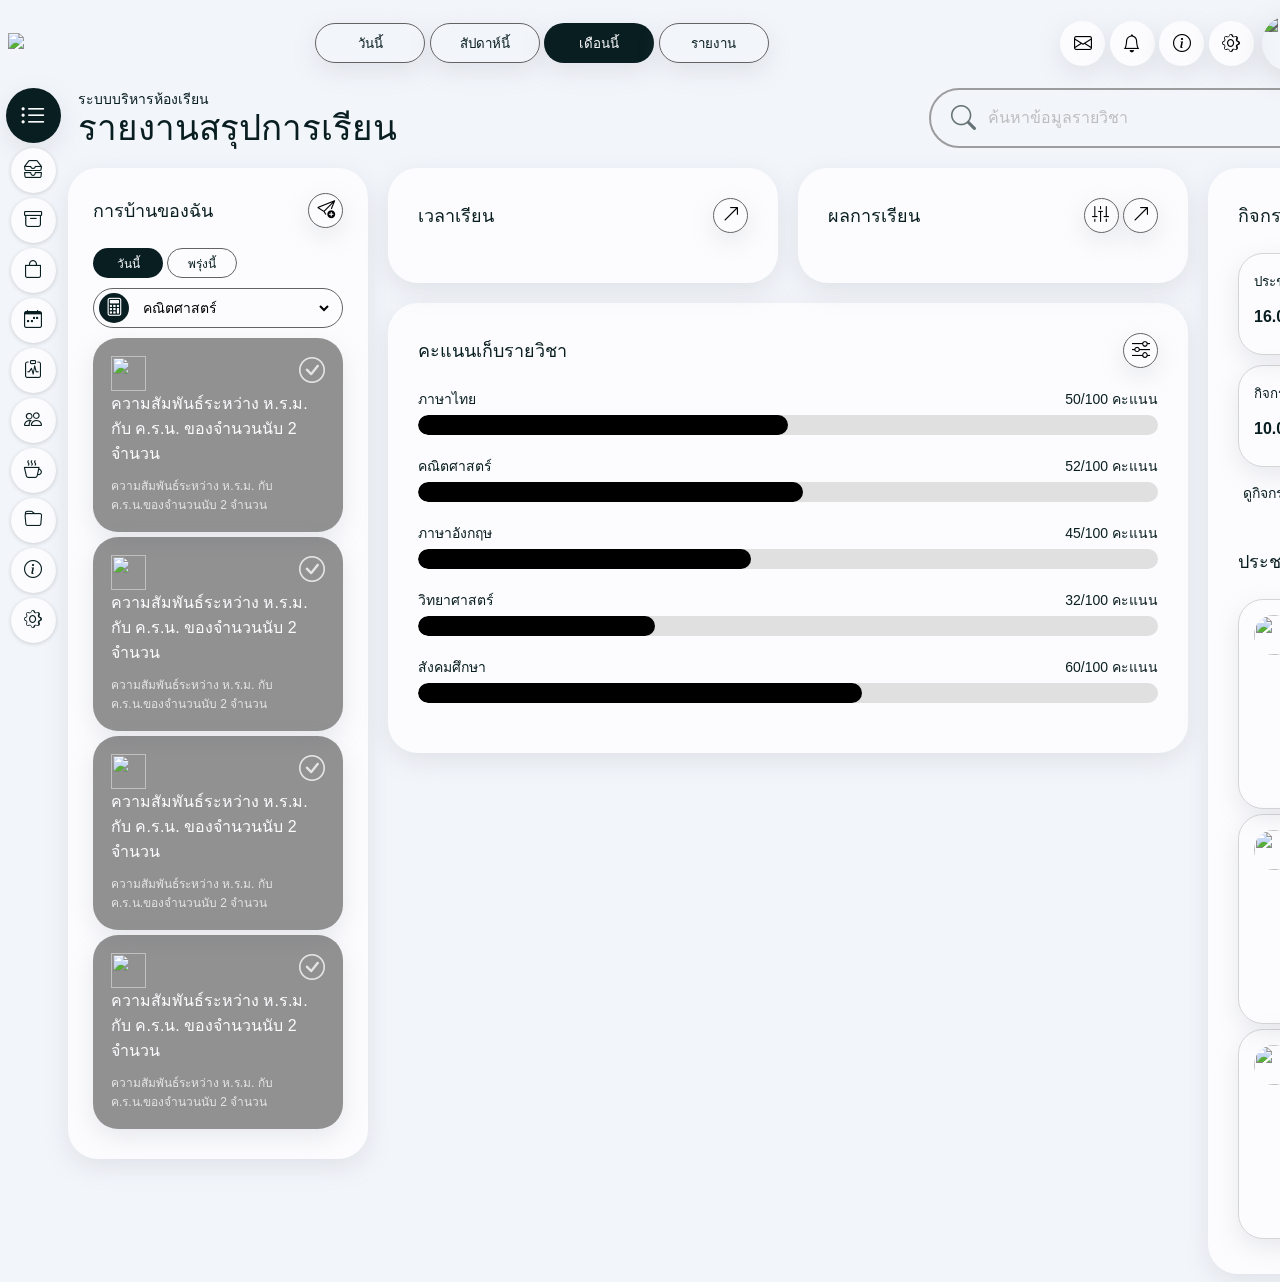
==== index.html @ e4f348e0 "Add files via upload" ====
<!DOCTYPE html>
<html lang="en">
<head>
    <meta charset="UTF-8">
    <meta name="viewport" content="width=device-width, initial-scale=1.0">
    <link rel="apple-touch-icon" sizes="180x180" href="src/airplane.png">
    <link rel="icon" type="image/png" sizes="32x32" href="src/airplane.png">
    <link rel="icon" type="image/png" sizes="16x16" href="src/airplane.png">
    <title>Class Room Manager | ระบบบริหารห้องเรียน</title>
    <link rel="stylesheet" href="styles.css">
    <link rel="stylesheet" href="https://cdn.jsdelivr.net/npm/bootstrap-icons@1.11.3/font/bootstrap-icons.min.css">
</head>
<body>
    <div class="contianer-fluid">
        <nav class="nav-continer">
            <div class="left-nav">
                <img src="https://cdn.jsdelivr.net/gh/JacketJK/image/logo-Project.png" class="brand-logo">
            </div>
            <div class="center-nav">
                <button class="btn-center-nav">วันนี้</button>
                <button class="btn-center-nav">สัปดาห์นี้</button>
                <button class="btn-center-nav active">เดือนนี้</button>
                <button class="btn-center-nav">รายงาน</button>
            </div>
            <div class="right-nav">
                <div class="btn-group-top">
                    <button class="btn-right-nav"><i class="bi bi-envelope"></i></button>
                    <button class="btn-right-nav"><i class="bi bi-bell"></i></button>
                    <button class="btn-right-nav"><i class="bi bi-info-circle"></i></button>
                    <button class="btn-right-nav"><i class="bi bi-gear"></i></button>
                </div>
                <div class="user-profile">
                    <img src="https://cdn.jsdelivr.net/gh/JacketJK/image/student.png" class="user-url">
                </div>
                <div class="span-user">
                    <span>เด็กชายจักรกฤษณ์ หวังสุข</span>
                    <small>นักเรียน ชั้นประถมศึกษาปีที่ 6</small>
                </div>
            </div>
        </nav>

        <div class="sidebar">
            <a class="btn-main-sidebar"><i class="bi bi-list-ul"></i></a>
            <div class="sidebar-manu expanded">
                <a class="btn-sidebar"><i class="bi bi-inboxes"></i></a>
                <a class="btn-sidebar"><i class="bi bi-archive"></i></a>
                <a class="btn-sidebar"><i class="bi bi-bag"></i></a>
                <a class="btn-sidebar"><i class="bi bi-calendar-week"></i></a>
                <a class="btn-sidebar"><i class="bi bi-clipboard-pulse"></i></a>
                <a class="btn-sidebar"><i class="bi bi-people"></i></a>
                <a class="btn-sidebar"><i class="bi bi-cup-hot"></i></a>
                <a class="btn-sidebar"><i class="bi bi-folder"></i></a>
                <a class="btn-sidebar"><i class="bi bi-info-circle"></i></a>
                <a class="btn-sidebar"><i class="bi bi-gear"></i></a>
            </div>
        </div>

        <div class="sup-header">
            <div class="header-titel">
                <small>ระบบบริหารห้องเรียน</small>
                <span>รายงานสรุปการเรียน</span>
            </div>
            <div class="search-box">
                <i class="bi bi-search search-icon"></i>
                <input type="text" class="search-input" placeholder="ค้นหาข้อมูลรายวิชา">
            </div>
        </div>

        <div class="content">
            <div class="home-work">
                <div class="content-header">
                    <div class="title">การบ้านของฉัน</div>
                    <button class="btn-header">
                        <i class="bi bi-send-plus"></i>
                    </button>
                </div>

                <button class="btn-home-work active">วันนี้</button>
                <button class="btn-home-work">พรุ่งนี้</button>

                <div class="fleid">
                    <div class="fleid-icon">
                        <i class="bi bi-calculator"></i>
                    </div>
                    <select class="fleid-input">
                        <option value="" disabled>โปรดเลือก</option>
                        <option value="ภาษาไทย">ภาษาไทย</option>
                        <option value="คณิตศาสตร์" selected>คณิตศาสตร์</option>
                    </select>
                </div>

                <div class="my-home-work">
                    <div class="card-container">
                        <div class="card-header">
                            <img src="https://cdn.jsdelivr.net/gh/JacketJK/image/logo-Project.png">
                            <i class="bi bi-check-circle"></i>
                        </div>
                        <div class="card-title">ความสัมพันธ์ระหว่าง ห.ร.ม.  กับ ค.ร.น. ของจำนวนนับ 2 จำนวน</div>
                        <div class="card-detial">ความสัมพันธ์ระหว่าง ห.ร.ม.  กับ ค.ร.น.ของจำนวนนับ 2 จำนวน</div>
                    </div>
                    <div class="card-container">
                        <div class="card-header">
                            <img src="https://cdn.jsdelivr.net/gh/JacketJK/image/logo-Project.png">
                            <i class="bi bi-check-circle"></i>
                        </div>
                        <div class="card-title">ความสัมพันธ์ระหว่าง ห.ร.ม.  กับ ค.ร.น. ของจำนวนนับ 2 จำนวน</div>
                        <div class="card-detial">ความสัมพันธ์ระหว่าง ห.ร.ม.  กับ ค.ร.น.ของจำนวนนับ 2 จำนวน</div>
                    </div>
                    <div class="card-container">
                        <div class="card-header">
                            <img src="https://cdn.jsdelivr.net/gh/JacketJK/image/logo-Project.png">
                            <i class="bi bi-check-circle"></i>
                        </div>
                        <div class="card-title">ความสัมพันธ์ระหว่าง ห.ร.ม.  กับ ค.ร.น. ของจำนวนนับ 2 จำนวน</div>
                        <div class="card-detial">ความสัมพันธ์ระหว่าง ห.ร.ม.  กับ ค.ร.น.ของจำนวนนับ 2 จำนวน</div>
                    </div>
                    <div class="card-container">
                        <div class="card-header">
                            <img src="https://cdn.jsdelivr.net/gh/JacketJK/image/logo-Project.png">
                            <i class="bi bi-check-circle"></i>
                        </div>
                        <div class="card-title">ความสัมพันธ์ระหว่าง ห.ร.ม.  กับ ค.ร.น. ของจำนวนนับ 2 จำนวน</div>
                        <div class="card-detial">ความสัมพันธ์ระหว่าง ห.ร.ม.  กับ ค.ร.น.ของจำนวนนับ 2 จำนวน</div>
                    </div>

                </div>
            </div>

            <div class="center-content">
                <div class="chart-box">
                    <div class="box-center-content">
                        <div class="content-header">
                            <div class="title">เวลาเรียน</div>
                            <button class="btn-header">
                                <i class="bi bi-arrow-up-right"></i>
                            </button>
                        </div>
                        <div id="chart_time_study"></div>
                    </div>
                    <div class="box-center-content">
                        <div class="content-header">
                            <div class="title">ผลการเรียน</div>
                            <div>
                                <button class="btn-header">
                                    <i class="bi bi-sliders2-vertical"></i>
                                </button>
                                <button class="btn-header">
                                    <i class="bi bi-arrow-up-right"></i>
                                </button>
                            </div>
                        </div>
                      
                        <div id="chart_result_study"></div>
                    </div>
                </div>
                <div class="progress-box">
                    <div class="content-header">
                        <div class="title">คะแนนเก็บรายวิชา</div>
                        <button class="btn-header">
                            <i class="bi bi-sliders"></i>
                        </button>
                    </div>
                    
                    <div class="progress-container">
                        <div class="progress-details">
                            <div class="progress-label">ภาษาไทย</div>
                            <span>50/100 คะแนน</span>
                        </div>
                        <div class="progress-bar">
                            <div class="progress-bar-fill" style="width: 50%;"></div> 
                        </div>
                    </div>
                    <div class="progress-container">
                        <div class="progress-details">
                            <div class="progress-label">คณิตศาสตร์</div>
                            <span>52/100 คะแนน</span>
                        </div>
                        <div class="progress-bar">
                            <div class="progress-bar-fill" style="width: 52%;"></div> 
                        </div>
                    </div>
                    <div class="progress-container">
                        <div class="progress-details">
                            <div class="progress-label">ภาษาอังกฤษ</div>
                            <span>45/100 คะแนน</span>
                        </div>
                        <div class="progress-bar">
                            <div class="progress-bar-fill" style="width: 45%;"></div>
                        </div>
                    </div>
                    <div class="progress-container">
                        <div class="progress-details">
                            <div class="progress-label">วิทยาศาสตร์</div>
                            <span>32/100 คะแนน</span>
                        </div>
                        <div class="progress-bar">
                            <div class="progress-bar-fill" style="width: 32%;"></div> 
                        </div>
                    </div>
                    <div class="progress-container">
                        <div class="progress-details">
                            <div class="progress-label">สังคมศึกษา</div>
                            <span>60/100 คะแนน</span>
                        </div>
                        <div class="progress-bar">
                            <div class="progress-bar-fill" style="width: 60%;"></div> 
                        </div>
                    </div>
                </div>
            </div>

            <div class="right-content">
                <div class="content-header">
                    <div class="title">กิจกรรมโรงเรียน</div>
                    <button class="btn-header">
                        <i class="bi bi-calendar4"></i>
                    </button>
                </div>

                <div class="activity-container">
                    <div class="activity-box">
                        <div class="activity-header">
                            <small>ประชุม</small>
                            <span>กีฬาสี</span>
                            <i class="bi bi-arrow-up-right"></i>
                        </div>
                        <div class="activity-detail">
                            <span>16.00 น.</span>
                            <div class="activity-create">
                                <img src="https://cdn.jsdelivr.net/gh/JacketJK/image/logo-Project.png">
                                <small>สภานักเรียน</small>
                            </div>
                            <span></span>
                        </div>
                    </div>
                    <div class="activity-box">
                        <div class="activity-header">
                            <small>กิจกรรม</small>
                            <span>วันภาษาไทย</span>
                            <i class="bi bi-arrow-up-right"></i>
                        </div>
                        <div class="activity-detail">
                            <span>10.00 น.</span>
                            <div class="activity-create">
                                <img src="https://cdn.jsdelivr.net/gh/JacketJK/image/logo-Project.png">
                                <small>โรงเรียน</small>
                            </div>
                            <span></span>
                        </div>
                    </div>

                    <span class="activity-see-all">ดูกิจกรรมทั้งหมด <i class="bi bi-chevron-right"></i></span>
                </div>

                <div class="content-header">
                    <div class="title">ประชาสัมพันธ์</div>
                    <button class="btn-header">
                        <i class="bi bi-megaphone"></i>
                    </button>
                </div>
                
                <div class="annouce-container">
                    <div class="annouce-box">
                        <div class="annouce-detail">
                            <img src="https://cdn.jsdelivr.net/gh/JacketJK/image/user-1.png">
                            <div class="annouce-text">
                                <span>เข้าร่วมกิจกรรมวันภาษาไทย</span>
                                <span>ในวันที่ 26 มิถุยายน 2567 ณ หอประชุมประจำโรงเรียน เวลา 10:00 นาฬิกา หากนักเรียนคนไหนไม่เข้าร่วมให้รายงานตัวกับครูประจำชั้น</span>
                                <button>ตรวจสอบ <i class="bi bi-chevron-right"></i></button>
                            </div>
                        </div>
                    </div>
                    <div class="annouce-box">
                        <div class="annouce-detail">
                            <img src="https://cdn.jsdelivr.net/gh/JacketJK/image/user-30.png">
                            <div class="annouce-text">
                                <span>เข้าร่วมกิจกรรมวันภาษาไทย</span>
                                <span>ในวันที่ 26 มิถุยายน 2567 ณ หอประชุมประจำโรงเรียน เวลา 10:00 นาฬิกา หากนักเรียนคนไหนไม่เข้าร่วมให้รายงานตัวกับครูประจำชั้น</span>
                                <button>ตรวจสอบ <i class="bi bi-chevron-right"></i></button>
                            </div>
                        </div>
                    </div>
                    <div class="annouce-box">
                        <div class="annouce-detail">
                            <img src="https://cdn.jsdelivr.net/gh/JacketJK/image/user-2.png">
                            <div class="annouce-text">
                                <span>เข้าร่วมกิจกรรมวันภาษาไทย</span>
                                <span>ในวันที่ 26 มิถุยายน 2567 ณ หอประชุมประจำโรงเรียน เวลา 10:00 นาฬิกา หากนักเรียนคนไหนไม่เข้าร่วมให้รายงานตัวกับครูประจำชั้น</span>
                                <button>ตรวจสอบ <i class="bi bi-chevron-right"></i></button>
                            </div>
                        </div>
                    </div>
                </div>
            </div>
        </div>
    </div>





    <script src="script.js"></script>
    <script src="https://cdn.jsdelivr.net/npm/apexcharts"></script>
</body>
</html>
---- styles.css ----
:root {
  --font-prompt: 'Prompt', sans-serif;
  --dark: #091e21;
  --dark-light: #636363;
  --grey: #f2f5fa;
  --light: #fcfcfe;
  --light-light: #f3f3f3d8;
  --dark-opacity: rgba(41, 40, 40, 0.5);
}

* {
  box-sizing: border-box;
  font-family: var(--font-prompt);
}

body {
  background-color: var(--grey);
  color: var(--dark);
}

::-webkit-scrollbar {
	width: 5px;
  height: 5px;
	background-color: var(--dark-light); 
}
::-webkit-scrollbar-thumb {
	background-color: var(--dark); 
	border-radius: 6px;
}
::-webkit-scrollbar-thumb:hover {
	background-color: var(--dark); 
}

.contianer-fluid {
  width: 100%;
  display: grid;
  grid-template-columns: 60px auto;
  grid-template-rows: 70px 70px auto;
  grid-template-areas: 
    "header header header"
    "sidebar subheader subheader"
    "sidebar main main "
}
.nav-continer {
  grid-area: header;
}
.sidebar {
  grid-area: sidebar;
}
.sup-header {
  grid-area: subheader;
}
.content {
  grid-area: main;
}

.contianer-fluid .nav-continer {
  display: flex;
  justify-content: space-between;
  align-items: center;
}

.contianer-fluid .nav-continer .left-nav .brand-logo {
  width: 60px;
}

.contianer-fluid .center-nav .btn-center-nav {
  width: 110px;
  height: 40px;
  border-radius: 50px;
  border: 1px solid var(--dark-light);
  background-color: var(--grey);
  box-shadow: rgba(149, 157, 165, 0.2) 0px 8px 24px;
  cursor: pointer;
  color: var(--dark);
}

.contianer-fluid .center-nav .btn-center-nav.active {
  background-color: var(--dark);
  border: 0;
  color: var(--light);
}

.contianer-fluid .nav-continer .right-nav {
  display: flex;
  align-items: center;
}

.contianer-fluid .nav-continer .right-nav .btn-group-top .btn-right-nav {
  width: 45px;
  height: 45px;
  border-radius: 100%;
  border: 0;
  background-color: var(--light);
  cursor: pointer;
  box-shadow: rgba(149, 157, 165, 0.2) 0px 8px 24px;
  padding-top: 4px;
}

.contianer-fluid .nav-continer .right-nav .btn-group-top .btn-right-nav:hover {
  transform: scale(1.1);
  background-color: var(--light-light);
}

.contianer-fluid .nav-continer .right-nav .btn-group-top .btn-right-nav i {
  font-size: 18px;
}

.contianer-fluid .nav-continer .right-nav .user-profile {
  width: 55px;
  height: 55px;
  border-radius: 100%;
  margin-left: 8px;
  overflow: hidden;
  box-shadow: rgba(100, 100, 111, 0.2) 0px 7px 29px 0px;
  cursor: pointer;
}

.contianer-fluid .nav-continer .right-nav .user-profile .user-url {
  width: 55px;
  background-color: var(--dark-light);
}

.contianer-fluid .nav-continer .right-nav .span-user {
  display: flex;
  flex-direction: column;
  margin-left: 10px;
}

.contianer-fluid .nav-continer .right-nav .span-user  span {
  font-size: 16px;
}

.contianer-fluid .nav-continer .right-nav .span-user  small {
  font-size: 12px;
  color: var(--dark-light);
}

.contianer-fluid .sidebar {
  display: flex;
  flex-direction: column;
  align-items: center;
  margin-top: 10px;
  margin-right: 10px;
}

.sidebar .btn-main-sidebar {
  width: 55px;
  height: 55px;
  border-radius: 100%;
  border: 0;
  background-color: var(--dark);
  cursor: pointer;
  box-shadow: rgba(149, 157, 165, 0.2) 0px 8px 24px;
  padding-top: 4px;
  display: flex;
  justify-content: center;
  align-items: center;
}

.sidebar .btn-main-sidebar i {
  font-size: 26px;
  color: var(--light);
}

.sidebar .sidebar-manu {
  overflow: hidden;
  max-height: 0;
  transition: max-height 0.3s ease-out;
}

.sidebar .sidebar-manu.expanded {
  max-height: 100%; 
}

.sidebar .btn-sidebar {
  width: 45px;
  height: 45px;
  border-radius: 100%;
  border: 0;
  background-color: var(--light);
  cursor: pointer;
  display: flex;
  justify-content: center;
  align-items: center;
  margin: 5px;
  box-shadow: rgba(0, 0, 0, 0.16) 0px 1px 4px;
}

.contianer-fluid .sidebar .btn-sidebar:hover {
  transform: scale(1.1);
  background-color: var(--light-light);
  border: 1px solid var(--dark-light);
}

.sidebar .btn-sidebar i {
  font-size: 18px;
  color: var(--dark);
}

.contianer-fluid .sup-header {
  height: 60px;
  margin-top: 10px;
  margin-left: 10px;
  display: flex;
  justify-content: space-between;
} 

.contianer-fluid .sup-header .header-titel {
  display: flex;
  flex-direction: column;
}

.contianer-fluid .sup-header .header-titel small {
  font-size: 14px;
}

.contianer-fluid .sup-header .header-titel span {
  font-size: 35px;
  margin-top: -10px;
}

.contianer-fluid .sup-header .search-box {
  border: 2px solid var(--dark-light);
  padding-left: 20px;
  padding-right: 20px;
  border-radius: 60px;
  display: flex;
  align-items: center;
  opacity: 0.6;
}

.contianer-fluid .sup-header .search-icon {
  font-size: 25px;
}

.contianer-fluid .sup-header .search-input {
  font-size: 16px;
  border: 0;
  background-color: transparent;
  width: 500px;
  height: 30px;
  margin-left: 10px;
}

input::placeholder {
  color: #999999; 
  font-size: 16px; 
  font-weight: 300; 
  font-family: var(--font-prompt);
}
input:focus,
select:focus {
  outline: none; 
  border: 0; 
}

.contianer-fluid .content {
  width: 100%;
  margin-top: 20px;
  display: grid;
  grid-template-columns: 300px auto 300px;
  grid-template-rows: auto;
  align-items: start;
  grid-template-areas: 
    "homework center-c right-c"
    "homework center-c right-c";
  gap: 20px;  
}

.home-work { grid-area: homework; }

.center-content { grid-area: center-c; }

.right-content { grid-area: right-c; }

.contianer-fluid .content .home-work {
  min-width: 300px;
  min-height: 550px;
  background-color: var(--light);
  border-radius: 30px;
  box-shadow: rgba(149, 157, 165, 0.2) 0px 8px 24px;
  padding: 25px;
}

.contianer-fluid .content .home-work .btn-home-work {
  width: 70px;
  height: 30px;
  border-radius: 50px;
  border: 1px solid var(--dark-light);
  background-color: transparent;
  cursor: pointer;
  color: var(--dark);
  font-size: 12px;
  margin-bottom: 10px;
}

.contianer-fluid .content .home-work .btn-home-work.active {
  background-color: var(--dark);
  border: 0;
  color: var(--light);
}

.contianer-fluid .content .home-work .fleid {
  width: 100%;
  min-height: 40px;
  border-radius: 30px;
  border: 1px solid var(--dark-light);
  padding-left: 5px;
  padding-right: 10px;
  display: flex;
  align-items: center;
}

.contianer-fluid .content .home-work .fleid .fleid-icon {
  background-color: var(--dark);
  color: var(--light);
  width: 30px;
  height: 30px;
  border-radius: 100%;
  margin-right: 10px;
  font-size: 18px;
  display: flex;
  align-items: center;
  padding: 6px;
}

.contianer-fluid .content .home-work .fleid .fleid-input {
  font-size: 14px;
  border: 0;
  background-color: transparent;
  width: 100%;
}

.contianer-fluid .content .home-work .my-home-work {
  display: flex;
  flex-direction: column;
  width: 100%;
  margin-top: 10px;
}

.contianer-fluid .content .home-work .my-home-work .card-container {
  background-color: var(--dark-opacity);
  border-radius: 25px;
  box-shadow: rgba(149, 157, 165, 0.2) 0px 8px 24px;
  padding: 18px;
  margin-bottom: 5px;
}

.contianer-fluid .content .home-work .my-home-work .card-container .card-header {
  display: flex;
  justify-content: space-between;
}

.card-container .card-header img {
  width: 35px;
  height: 35px;
}

.card-container .card-header i {
  font-size: 26px;
  color: var(--light-light);
}

.card-container .card-title {
  color: var(--light);
  font-size: 16px;
}

.card-container .card-detial {
  margin-top: 10px;
  color: var(--light-light);
  font-size: 12px;
}

.contianer-fluid .content .center-content {
  min-width: 800px;
}

.contianer-fluid .content .center-content .progress-box {
  margin-top: 20px;
  height: 100%;
  background-color: var(--light);
  border-radius: 30px;
  box-shadow: rgba(149, 157, 165, 0.2) 0px 8px 24px;
  padding: 30px;
}

.progress-container {
  margin-bottom: 20px;
}

.progress-label {
  font-size: 14px;
  margin-bottom: 5px;
}

.progress-bar {
  width: 100%;
  background-color: #e0e0e0;
  border-radius: 25px;
  overflow: hidden;
  position: relative;
  height: 20px;
}

.progress-bar-fill {
  background-color: black; 
  height: 100%;
  border-radius: 25px;
  width: 50%; 
}

.progress-details {
  display: flex;
  justify-content: space-between;
  margin-top: 5px;
  font-size: 14px;
}

.contianer-fluid .content .center-content .chart-box {
  min-width: 800px;
  height: 100%;
  display: flex;
  justify-content: space-between;
  align-items: stretch;
}

.contianer-fluid .content .center-content .chart-box .box-center-content {
  width: 100%;
  background-color: var(--light);
  border-radius: 30px;
  box-shadow: rgba(149, 157, 165, 0.2) 0px 8px 24px;
  padding: 30px;
  align-self: stretch;
}

.contianer-fluid .content .center-content .chart-box .box-center-content:nth-child(2) {
  margin-left: 20px;
}

.contianer-fluid .content .right-content {
  min-width: 300px;
  min-height: 100%;
  background-color: var(--light);
  border-radius: 30px;
  box-shadow: rgba(149, 157, 165, 0.2) 0px 8px 24px;
  padding: 30px;
}

.contianer-fluid .content .right-content .activity-container {
  display: flex;
  flex-direction: column;
  margin-top: 20px;
  margin-bottom: 40px;
}

.activity-container .activity-box {
  padding: 15px;
  border-radius: 25px;
  border: 1px solid #99999967;
  background-color: transparent;
  margin-bottom: 10px;
  box-shadow: rgba(149, 157, 165, 0.2) 0px 8px 24px;
}

.activity-container .activity-box .activity-header {
  display: grid;
  grid-template-columns: 1fr 1fr auto;
  align-items: center;
}

.activity-container .activity-box span {
  font-weight: 600;
}

.activity-container .activity-box .activity-detail {
  display: grid;
  grid-template-columns: 1fr 1fr auto;
  align-items: center;
  margin-top: 10px;
  margin-bottom: 10px;
}

.activity-container .activity-box .activity-detail .activity-create {
  display: flex;
  align-items: center;
  justify-content: start;
}

.activity-container .activity-box .activity-detail img {
  width: 20px;
  margin-right: 5px;
}

.activity-container .activity-see-all {
  font-size: 14px;
  margin-top: 5px;
  margin-left: 5px;
  cursor: pointer;
}

.contianer-fluid .content .right-content .annouce-container {
  display: flex;
  flex-direction: column;
  margin-top: 20px;
  margin-bottom: 0px;
}

.annouce-container .annouce-box {
  width: 100%;
  padding: 15px;
  border-radius: 25px;
  border: 1px solid #99999967;
  background-color: transparent;
  margin-bottom: 5px;
  box-shadow: rgba(149, 157, 165, 0.2) 0px 8px 24px;
}

.annouce-container .annouce-box .annouce-detail {
  display: grid;
  grid-template-columns: auto 1fr;
  align-items: start;
}

.annouce-detail img {
  width: 40px;
  height: 40px;
  border-radius: 100%;
}

.annouce-detail .annouce-text {
  display: flex;
  flex-direction: column;
  margin-left: 10px;
}

.annouce-detail .annouce-text  span:nth-child(1) {
  font-size: 14px;
  font-weight: 600;
}

.annouce-detail .annouce-text  span:nth-child(2) {
  font-size: 12px;
  font-weight: light;
  margin-bottom: 10px;
}

.annouce-detail .annouce-text button {
  border: 0;
  width: 80px;
  font-size: 12px;
  border-radius: 30px;
  padding: 5px;
  cursor: pointer;
}

.content-header {
  display: flex;
  justify-content: space-between;
  align-items: center;
  margin-bottom: 20px;
}

.title {
  font-size: 18px;
  font-weight: 500;
}

.btn-header {
  width: 35px;
  height: 35px;
  border-radius: 100%;
  border: 1px solid var(--dark-light);
  font-size: 18px;
  background-color: transparent;
  box-shadow: rgba(149, 157, 165, 0.2) 0px 8px 24px;
  cursor: pointer;
}

.btn-header:hover {
  transform: scale(1.1);
  background-color: var(--dark);
  color: var(--light);
}


@media (max-width: 768px) {
  .container-fluid .content {
    grid-template-columns: 1fr;
    grid-template-areas: 
      "homework"
      "center-c"
      "right-c";
  }
}
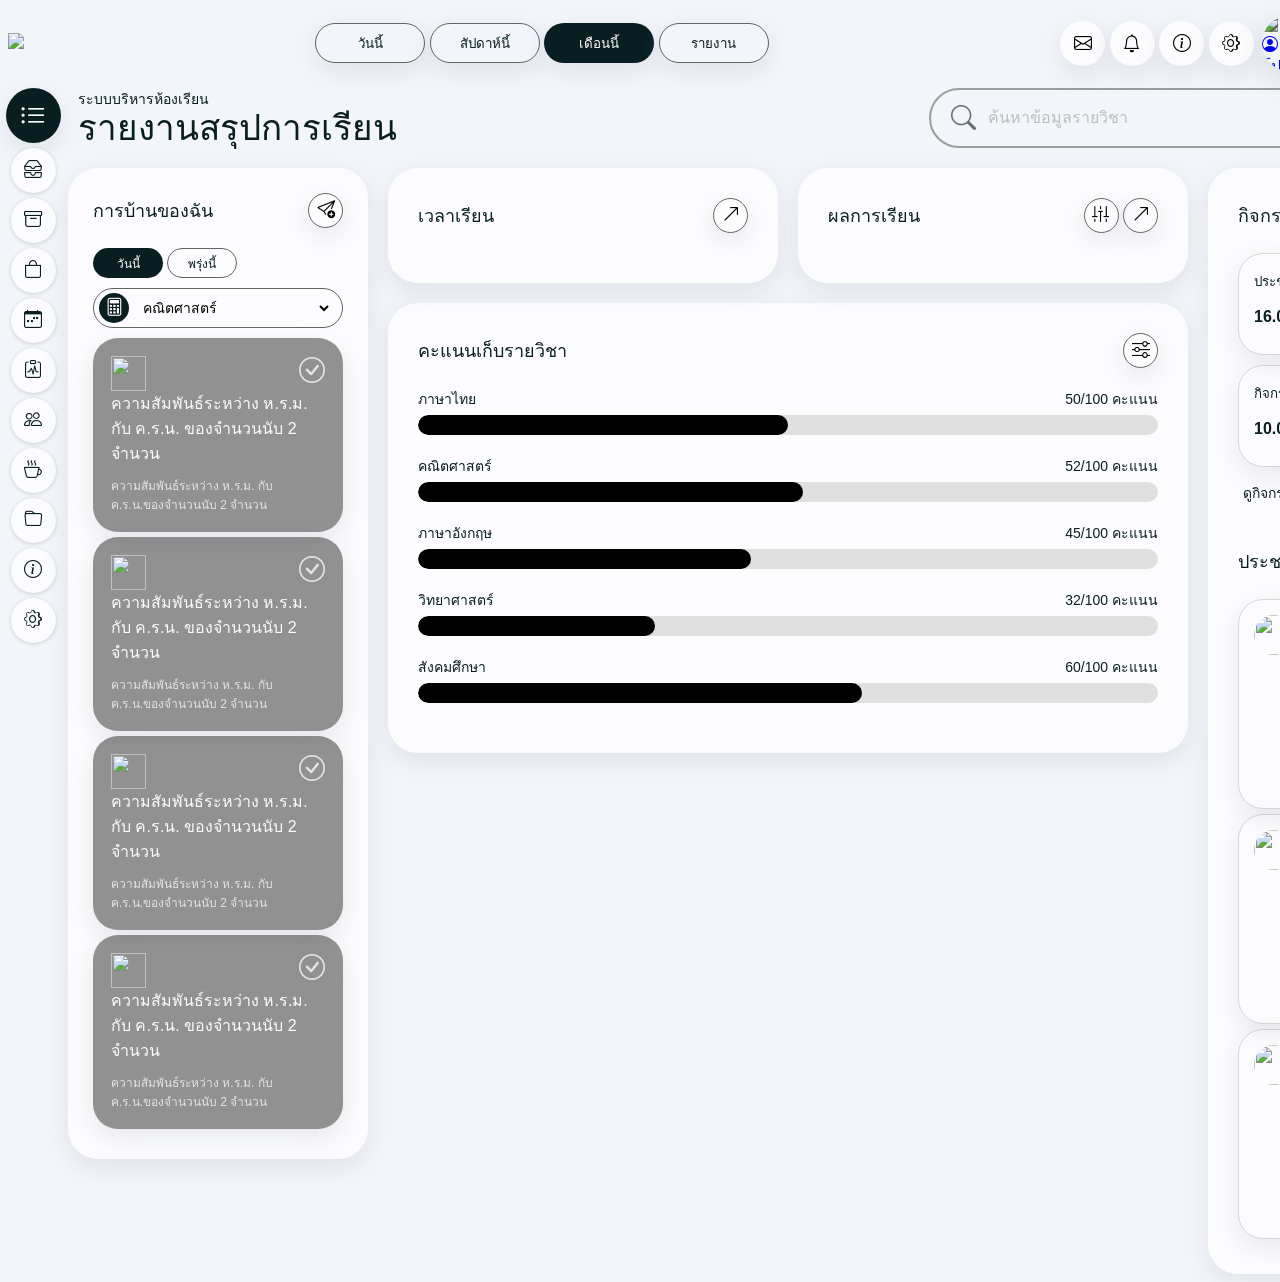
==== commit 9b72e491: "Update index.html" ====
--- a/index.html
+++ b/index.html
@@ -29,8 +29,13 @@
                     <button class="btn-right-nav"><i class="bi bi-info-circle"></i></button>
                     <button class="btn-right-nav"><i class="bi bi-gear"></i></button>
                 </div>
-                <div class="user-profile">
-                    <img src="https://cdn.jsdelivr.net/gh/JacketJK/image/student.png" class="user-url">
+                <div class="user-profile dropdown">
+                    <img src="https://cdn.jsdelivr.net/gh/JacketJK/image/student.png" class="user-url dropbtn">
+                    <div class="dropdown-content">
+                        <a href="#"><i class="bi bi-person-circle"></i> โปรไฟล์</a>
+                        <a href="#"><i class="bi bi-gear"></i> ตั้งค่าบัญชีผู้ใช้</a>
+                        <a href="#"><i class="bi bi-box-arrow-right"></i> ออกจากระบบ</a>
+                    </div>
                 </div>
                 <div class="span-user">
                     <span>เด็กชายจักรกฤษณ์ หวังสุข</span>
@@ -135,6 +140,8 @@
                                 <i class="bi bi-arrow-up-right"></i>
                             </button>
                         </div>
+                        <span id="now_today"></span>
+
                         <div id="chart_time_study"></div>
                     </div>
                     <div class="box-center-content">
@@ -302,4 +309,4 @@
     <script src="script.js"></script>
     <script src="https://cdn.jsdelivr.net/npm/apexcharts"></script>
 </body>
-</html>+</html>
--- a/styles.css
+++ b/styles.css
@@ -19,7 +19,7 @@
 }
 
 ::-webkit-scrollbar {
-	width: 5px;
+	width: 10px;
   height: 5px;
 	background-color: var(--dark-light); 
 }
@@ -28,7 +28,7 @@
 	border-radius: 6px;
 }
 ::-webkit-scrollbar-thumb:hover {
-	background-color: var(--dark); 
+	background-color: var(--light); 
 }
 
 .contianer-fluid {
@@ -585,12 +585,101 @@
 }
 
 
-@media (max-width: 768px) {
-  .container-fluid .content {
+@media (max-width: 1200px) {
+  .contianer-fluid {
+    grid-template-columns: 50px auto;
+    grid-template-rows: 60px 60px auto;
+  }
+
+  .contianer-fluid .content {
     grid-template-columns: 1fr;
     grid-template-areas: 
       "homework"
       "center-c"
       "right-c";
   }
-}+  
+  .contianer-fluid .content .center-content {
+    min-width: 100%;
+  }
+
+  .contianer-fluid .content .right-content {
+    min-width: 100%;
+  }
+}
+
+@media (max-width: 768px) {
+  .contianer-fluid {
+    grid-template-columns: 50px auto;
+    grid-template-rows: 60px 60px auto;
+  }
+
+  .contianer-fluid .content {
+    grid-template-columns: 1fr;
+    grid-template-areas: 
+      "homework"
+      "center-c"
+      "right-c";
+  }
+  
+  .contianer-fluid .content .center-content {
+    min-width: 100%;
+  }
+
+  .contianer-fluid .content .right-content {
+    min-width: 100%;
+  }
+}
+
+@media (max-width: 576px) {
+  .contianer-fluid {
+    grid-template-columns: auto;
+    grid-template-rows: 60px 60px auto;
+  }
+
+  .contianer-fluid .content {
+    grid-template-columns: 1fr;
+    grid-template-areas: 
+      "homework"
+      "center-c"
+      "right-c";
+  }
+  
+  .center-nav,
+  .header-titel span,
+  .btn-group-top {
+    display: none;
+  }
+
+  .span-user span,
+  .span-user small {
+    display: none;
+
+  }
+
+  .contianer-fluid .sup-header .search-input {
+    max-width: 100px;
+  }
+
+  .contianer-fluid .content .center-content .chart-box {
+    flex-direction: column;
+    min-width: 300px;
+  }
+
+  .contianer-fluid .content .center-content .chart-box .box-center-content {
+    max-width: 350px;
+  }
+
+  .contianer-fluid .content .center-content .chart-box .box-center-content:nth-child(2) {
+    margin-left: -3px;
+    margin-top: 20px;
+  }
+
+  .contianer-fluid .content .center-content {
+    min-width: 100%;
+  }
+
+  .contianer-fluid .content .right-content {
+    min-width: 100%;
+  }
+}
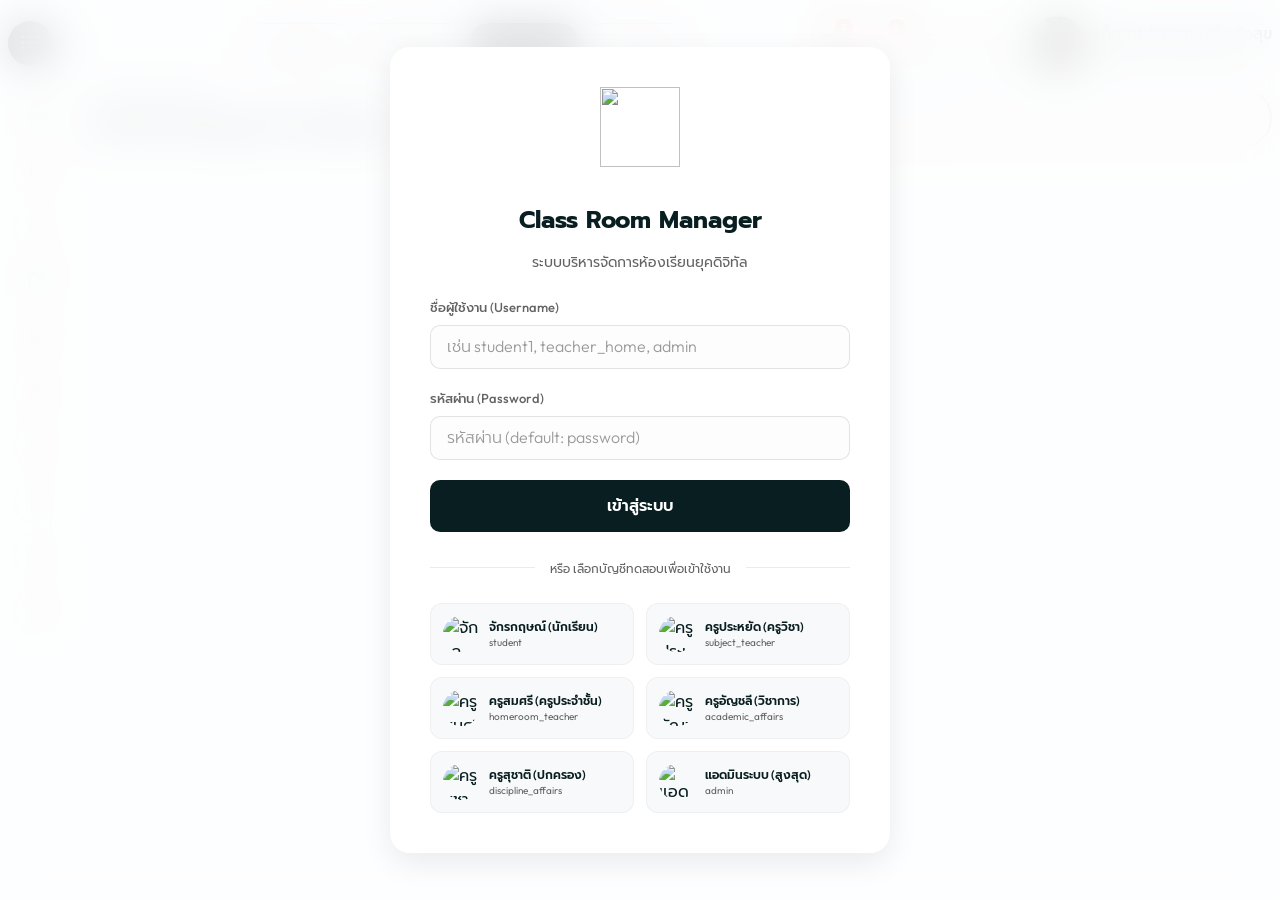
==== commit 006b2a83: "Update School Manager System files" ====
--- a/index.html
+++ b/index.html
@@ -1,312 +1,455 @@
-<!DOCTYPE html>
-<html lang="en">
-<head>
-    <meta charset="UTF-8">
-    <meta name="viewport" content="width=device-width, initial-scale=1.0">
-    <link rel="apple-touch-icon" sizes="180x180" href="src/airplane.png">
-    <link rel="icon" type="image/png" sizes="32x32" href="src/airplane.png">
-    <link rel="icon" type="image/png" sizes="16x16" href="src/airplane.png">
-    <title>Class Room Manager | ระบบบริหารห้องเรียน</title>
-    <link rel="stylesheet" href="styles.css">
-    <link rel="stylesheet" href="https://cdn.jsdelivr.net/npm/bootstrap-icons@1.11.3/font/bootstrap-icons.min.css">
-</head>
-<body>
-    <div class="contianer-fluid">
-        <nav class="nav-continer">
-            <div class="left-nav">
-                <img src="https://cdn.jsdelivr.net/gh/JacketJK/image/logo-Project.png" class="brand-logo">
-            </div>
-            <div class="center-nav">
-                <button class="btn-center-nav">วันนี้</button>
-                <button class="btn-center-nav">สัปดาห์นี้</button>
-                <button class="btn-center-nav active">เดือนนี้</button>
-                <button class="btn-center-nav">รายงาน</button>
-            </div>
-            <div class="right-nav">
-                <div class="btn-group-top">
-                    <button class="btn-right-nav"><i class="bi bi-envelope"></i></button>
-                    <button class="btn-right-nav"><i class="bi bi-bell"></i></button>
-                    <button class="btn-right-nav"><i class="bi bi-info-circle"></i></button>
-                    <button class="btn-right-nav"><i class="bi bi-gear"></i></button>
-                </div>
-                <div class="user-profile dropdown">
-                    <img src="https://cdn.jsdelivr.net/gh/JacketJK/image/student.png" class="user-url dropbtn">
-                    <div class="dropdown-content">
-                        <a href="#"><i class="bi bi-person-circle"></i> โปรไฟล์</a>
-                        <a href="#"><i class="bi bi-gear"></i> ตั้งค่าบัญชีผู้ใช้</a>
-                        <a href="#"><i class="bi bi-box-arrow-right"></i> ออกจากระบบ</a>
-                    </div>
-                </div>
-                <div class="span-user">
-                    <span>เด็กชายจักรกฤษณ์ หวังสุข</span>
-                    <small>นักเรียน ชั้นประถมศึกษาปีที่ 6</small>
-                </div>
-            </div>
-        </nav>
-
-        <div class="sidebar">
-            <a class="btn-main-sidebar"><i class="bi bi-list-ul"></i></a>
-            <div class="sidebar-manu expanded">
-                <a class="btn-sidebar"><i class="bi bi-inboxes"></i></a>
-                <a class="btn-sidebar"><i class="bi bi-archive"></i></a>
-                <a class="btn-sidebar"><i class="bi bi-bag"></i></a>
-                <a class="btn-sidebar"><i class="bi bi-calendar-week"></i></a>
-                <a class="btn-sidebar"><i class="bi bi-clipboard-pulse"></i></a>
-                <a class="btn-sidebar"><i class="bi bi-people"></i></a>
-                <a class="btn-sidebar"><i class="bi bi-cup-hot"></i></a>
-                <a class="btn-sidebar"><i class="bi bi-folder"></i></a>
-                <a class="btn-sidebar"><i class="bi bi-info-circle"></i></a>
-                <a class="btn-sidebar"><i class="bi bi-gear"></i></a>
-            </div>
-        </div>
-
-        <div class="sup-header">
-            <div class="header-titel">
-                <small>ระบบบริหารห้องเรียน</small>
-                <span>รายงานสรุปการเรียน</span>
-            </div>
-            <div class="search-box">
-                <i class="bi bi-search search-icon"></i>
-                <input type="text" class="search-input" placeholder="ค้นหาข้อมูลรายวิชา">
-            </div>
-        </div>
-
-        <div class="content">
-            <div class="home-work">
-                <div class="content-header">
-                    <div class="title">การบ้านของฉัน</div>
-                    <button class="btn-header">
-                        <i class="bi bi-send-plus"></i>
-                    </button>
-                </div>
-
-                <button class="btn-home-work active">วันนี้</button>
-                <button class="btn-home-work">พรุ่งนี้</button>
-
-                <div class="fleid">
-                    <div class="fleid-icon">
-                        <i class="bi bi-calculator"></i>
-                    </div>
-                    <select class="fleid-input">
-                        <option value="" disabled>โปรดเลือก</option>
-                        <option value="ภาษาไทย">ภาษาไทย</option>
-                        <option value="คณิตศาสตร์" selected>คณิตศาสตร์</option>
-                    </select>
-                </div>
-
-                <div class="my-home-work">
-                    <div class="card-container">
-                        <div class="card-header">
-                            <img src="https://cdn.jsdelivr.net/gh/JacketJK/image/logo-Project.png">
-                            <i class="bi bi-check-circle"></i>
-                        </div>
-                        <div class="card-title">ความสัมพันธ์ระหว่าง ห.ร.ม.  กับ ค.ร.น. ของจำนวนนับ 2 จำนวน</div>
-                        <div class="card-detial">ความสัมพันธ์ระหว่าง ห.ร.ม.  กับ ค.ร.น.ของจำนวนนับ 2 จำนวน</div>
-                    </div>
-                    <div class="card-container">
-                        <div class="card-header">
-                            <img src="https://cdn.jsdelivr.net/gh/JacketJK/image/logo-Project.png">
-                            <i class="bi bi-check-circle"></i>
-                        </div>
-                        <div class="card-title">ความสัมพันธ์ระหว่าง ห.ร.ม.  กับ ค.ร.น. ของจำนวนนับ 2 จำนวน</div>
-                        <div class="card-detial">ความสัมพันธ์ระหว่าง ห.ร.ม.  กับ ค.ร.น.ของจำนวนนับ 2 จำนวน</div>
-                    </div>
-                    <div class="card-container">
-                        <div class="card-header">
-                            <img src="https://cdn.jsdelivr.net/gh/JacketJK/image/logo-Project.png">
-                            <i class="bi bi-check-circle"></i>
-                        </div>
-                        <div class="card-title">ความสัมพันธ์ระหว่าง ห.ร.ม.  กับ ค.ร.น. ของจำนวนนับ 2 จำนวน</div>
-                        <div class="card-detial">ความสัมพันธ์ระหว่าง ห.ร.ม.  กับ ค.ร.น.ของจำนวนนับ 2 จำนวน</div>
-                    </div>
-                    <div class="card-container">
-                        <div class="card-header">
-                            <img src="https://cdn.jsdelivr.net/gh/JacketJK/image/logo-Project.png">
-                            <i class="bi bi-check-circle"></i>
-                        </div>
-                        <div class="card-title">ความสัมพันธ์ระหว่าง ห.ร.ม.  กับ ค.ร.น. ของจำนวนนับ 2 จำนวน</div>
-                        <div class="card-detial">ความสัมพันธ์ระหว่าง ห.ร.ม.  กับ ค.ร.น.ของจำนวนนับ 2 จำนวน</div>
-                    </div>
-
-                </div>
-            </div>
-
-            <div class="center-content">
-                <div class="chart-box">
-                    <div class="box-center-content">
-                        <div class="content-header">
-                            <div class="title">เวลาเรียน</div>
-                            <button class="btn-header">
-                                <i class="bi bi-arrow-up-right"></i>
-                            </button>
-                        </div>
-                        <span id="now_today"></span>
-
-                        <div id="chart_time_study"></div>
-                    </div>
-                    <div class="box-center-content">
-                        <div class="content-header">
-                            <div class="title">ผลการเรียน</div>
-                            <div>
-                                <button class="btn-header">
-                                    <i class="bi bi-sliders2-vertical"></i>
-                                </button>
-                                <button class="btn-header">
-                                    <i class="bi bi-arrow-up-right"></i>
-                                </button>
-                            </div>
-                        </div>
-                      
-                        <div id="chart_result_study"></div>
-                    </div>
-                </div>
-                <div class="progress-box">
-                    <div class="content-header">
-                        <div class="title">คะแนนเก็บรายวิชา</div>
-                        <button class="btn-header">
-                            <i class="bi bi-sliders"></i>
-                        </button>
-                    </div>
-                    
-                    <div class="progress-container">
-                        <div class="progress-details">
-                            <div class="progress-label">ภาษาไทย</div>
-                            <span>50/100 คะแนน</span>
-                        </div>
-                        <div class="progress-bar">
-                            <div class="progress-bar-fill" style="width: 50%;"></div> 
-                        </div>
-                    </div>
-                    <div class="progress-container">
-                        <div class="progress-details">
-                            <div class="progress-label">คณิตศาสตร์</div>
-                            <span>52/100 คะแนน</span>
-                        </div>
-                        <div class="progress-bar">
-                            <div class="progress-bar-fill" style="width: 52%;"></div> 
-                        </div>
-                    </div>
-                    <div class="progress-container">
-                        <div class="progress-details">
-                            <div class="progress-label">ภาษาอังกฤษ</div>
-                            <span>45/100 คะแนน</span>
-                        </div>
-                        <div class="progress-bar">
-                            <div class="progress-bar-fill" style="width: 45%;"></div>
-                        </div>
-                    </div>
-                    <div class="progress-container">
-                        <div class="progress-details">
-                            <div class="progress-label">วิทยาศาสตร์</div>
-                            <span>32/100 คะแนน</span>
-                        </div>
-                        <div class="progress-bar">
-                            <div class="progress-bar-fill" style="width: 32%;"></div> 
-                        </div>
-                    </div>
-                    <div class="progress-container">
-                        <div class="progress-details">
-                            <div class="progress-label">สังคมศึกษา</div>
-                            <span>60/100 คะแนน</span>
-                        </div>
-                        <div class="progress-bar">
-                            <div class="progress-bar-fill" style="width: 60%;"></div> 
-                        </div>
-                    </div>
-                </div>
-            </div>
-
-            <div class="right-content">
-                <div class="content-header">
-                    <div class="title">กิจกรรมโรงเรียน</div>
-                    <button class="btn-header">
-                        <i class="bi bi-calendar4"></i>
-                    </button>
-                </div>
-
-                <div class="activity-container">
-                    <div class="activity-box">
-                        <div class="activity-header">
-                            <small>ประชุม</small>
-                            <span>กีฬาสี</span>
-                            <i class="bi bi-arrow-up-right"></i>
-                        </div>
-                        <div class="activity-detail">
-                            <span>16.00 น.</span>
-                            <div class="activity-create">
-                                <img src="https://cdn.jsdelivr.net/gh/JacketJK/image/logo-Project.png">
-                                <small>สภานักเรียน</small>
-                            </div>
-                            <span></span>
-                        </div>
-                    </div>
-                    <div class="activity-box">
-                        <div class="activity-header">
-                            <small>กิจกรรม</small>
-                            <span>วันภาษาไทย</span>
-                            <i class="bi bi-arrow-up-right"></i>
-                        </div>
-                        <div class="activity-detail">
-                            <span>10.00 น.</span>
-                            <div class="activity-create">
-                                <img src="https://cdn.jsdelivr.net/gh/JacketJK/image/logo-Project.png">
-                                <small>โรงเรียน</small>
-                            </div>
-                            <span></span>
-                        </div>
-                    </div>
-
-                    <span class="activity-see-all">ดูกิจกรรมทั้งหมด <i class="bi bi-chevron-right"></i></span>
-                </div>
-
-                <div class="content-header">
-                    <div class="title">ประชาสัมพันธ์</div>
-                    <button class="btn-header">
-                        <i class="bi bi-megaphone"></i>
-                    </button>
-                </div>
-                
-                <div class="annouce-container">
-                    <div class="annouce-box">
-                        <div class="annouce-detail">
-                            <img src="https://cdn.jsdelivr.net/gh/JacketJK/image/user-1.png">
-                            <div class="annouce-text">
-                                <span>เข้าร่วมกิจกรรมวันภาษาไทย</span>
-                                <span>ในวันที่ 26 มิถุยายน 2567 ณ หอประชุมประจำโรงเรียน เวลา 10:00 นาฬิกา หากนักเรียนคนไหนไม่เข้าร่วมให้รายงานตัวกับครูประจำชั้น</span>
-                                <button>ตรวจสอบ <i class="bi bi-chevron-right"></i></button>
-                            </div>
-                        </div>
-                    </div>
-                    <div class="annouce-box">
-                        <div class="annouce-detail">
-                            <img src="https://cdn.jsdelivr.net/gh/JacketJK/image/user-30.png">
-                            <div class="annouce-text">
-                                <span>เข้าร่วมกิจกรรมวันภาษาไทย</span>
-                                <span>ในวันที่ 26 มิถุยายน 2567 ณ หอประชุมประจำโรงเรียน เวลา 10:00 นาฬิกา หากนักเรียนคนไหนไม่เข้าร่วมให้รายงานตัวกับครูประจำชั้น</span>
-                                <button>ตรวจสอบ <i class="bi bi-chevron-right"></i></button>
-                            </div>
-                        </div>
-                    </div>
-                    <div class="annouce-box">
-                        <div class="annouce-detail">
-                            <img src="https://cdn.jsdelivr.net/gh/JacketJK/image/user-2.png">
-                            <div class="annouce-text">
-                                <span>เข้าร่วมกิจกรรมวันภาษาไทย</span>
-                                <span>ในวันที่ 26 มิถุยายน 2567 ณ หอประชุมประจำโรงเรียน เวลา 10:00 นาฬิกา หากนักเรียนคนไหนไม่เข้าร่วมให้รายงานตัวกับครูประจำชั้น</span>
-                                <button>ตรวจสอบ <i class="bi bi-chevron-right"></i></button>
-                            </div>
-                        </div>
-                    </div>
-                </div>
-            </div>
-        </div>
-    </div>
-
-
-
-
-
-    <script src="script.js"></script>
-    <script src="https://cdn.jsdelivr.net/npm/apexcharts"></script>
-</body>
-</html>
+<!DOCTYPE html>
+<html lang="en">
+
+<head>
+    <meta charset="UTF-8">
+    <meta name="viewport" content="width=device-width, initial-scale=1.0">
+    <link rel="apple-touch-icon" sizes="180x180" href="https://cdn.jsdelivr.net/gh/JacketJK/image/JK-Store_Logo.png">
+    <link rel="icon" type="image/png" sizes="32x32" href="https://cdn.jsdelivr.net/gh/JacketJK/image/JK-Store_Logo.png">
+    <link rel="icon" type="image/png" sizes="16x16" href="https://cdn.jsdelivr.net/gh/JacketJK/image/JK-Store_Logo.png">
+    <title>Class Room Manager | ระบบบริหารห้องเรียน</title>
+    <link rel="preconnect" href="https://fonts.googleapis.com">
+    <link rel="preconnect" href="https://fonts.gstatic.com" crossorigin>
+    <link
+        href="https://fonts.googleapis.com/css2?family=Outfit:wght@100..900&family=Prompt:ital,wght@0,100;0,200;0,300;0,400;0,500;0,600;0,700;0,800;0,900;1,100;1,200;1,300;1,400;1,500;1,600;1,700;1,800;1,900&display=swap"
+        rel="stylesheet">
+    <link rel="stylesheet" href="styles.css">
+    <link rel="stylesheet" href="https://cdn.jsdelivr.net/npm/bootstrap-icons@1.11.3/font/bootstrap-icons.min.css">
+    <link rel="stylesheet" href="https://cdnjs.cloudflare.com/ajax/libs/animate.css/4.1.1/animate.min.css" />
+</head>
+
+<body>
+    <div class="contianer-fluid">
+        <nav class="nav-continer">
+            <div class="left-nav">
+                <a class="btn-main-sidebar" style="margin-right: 15px;"><i class="bi bi-list-ul"></i></a>
+                <img src="https://cdn.jsdelivr.net/gh/JacketJK/image/JK-Store_Logo.png" class="brand-logo">
+            </div>
+            <div class="center-nav">
+                <button class="btn-center-nav">วันนี้</button>
+                <button class="btn-center-nav">สัปดาห์นี้</button>
+                <button class="btn-center-nav active">เดือนนี้</button>
+                <button class="btn-center-nav">รายงาน</button>
+            </div>
+            <div class="right-nav">
+                <div class="btn-group-top">
+                    <!-- Messages Dropdown -->
+                    <div class="dropdown">
+                        <button class="btn-right-nav dropbtn" id="btn-envelope" style="position: relative;">
+                            <i class="bi bi-envelope"></i>
+                            <span class="badge-count" id="envelope-badge" style="display: none;">0</span>
+                        </button>
+                        <div class="dropdown-content dropdown-menu-right" id="envelope-dropdown">
+                            <div class="dropdown-header">
+                                <span>กล่องข้อความ</span>
+                                <a href="#" id="mark-messages-read" style="font-size: 12px; display: inline; padding: 0; color: var(--accent-color, #091e21);">อ่านทั้งหมด</a>
+                            </div>
+                            <div class="dropdown-body" id="messages-list-container">
+                                <!-- Rendered dynamically -->
+                            </div>
+                        </div>
+                    </div>
+
+                    <!-- Notifications Dropdown -->
+                    <div class="dropdown">
+                        <button class="btn-right-nav dropbtn" id="btn-bell" style="position: relative;">
+                            <i class="bi bi-bell"></i>
+                            <span class="badge-count" id="bell-badge" style="display: none;">0</span>
+                        </button>
+                        <div class="dropdown-content dropdown-menu-right" id="bell-dropdown">
+                            <div class="dropdown-header">
+                                <span>การแจ้งเตือน</span>
+                                <a href="#" id="mark-notifications-read" style="font-size: 12px; display: inline; padding: 0; color: var(--accent-color, #091e21);">อ่านทั้งหมด</a>
+                            </div>
+                            <div class="dropdown-body" id="notifications-list-container">
+                                <!-- Rendered dynamically -->
+                            </div>
+                        </div>
+                    </div>
+
+                    <button class="btn-right-nav" id="btn-info"><i class="bi bi-info-circle"></i></button>
+                    <button class="btn-right-nav" id="btn-gear"><i class="bi bi-gear"></i></button>
+                </div>
+                <div class="user-profile dropdown">
+                    <img src="https://cdn.jsdelivr.net/gh/JacketJK/image/student.png" class="user-url dropbtn"
+                        id="headerProfileImage">
+                    <div class="dropdown-content">
+                        <a href="#" id="dropProfileBtn"><i class="bi bi-person-circle"></i> โปรไฟล์</a>
+                        <a href="#" id="dropSettingsBtn"><i class="bi bi-gear"></i> ตั้งค่าบัญชีผู้ใช้</a>
+                        <a href="#"><i class="bi bi-box-arrow-right"></i> ออกจากระบบ</a>
+                    </div>
+                </div>
+                <div class="span-user">
+                    <span id="headerStudentName">เด็กชายจักรกฤษณ์ หวังสุข</span>
+                    <small id="headerStudentClass">นักเรียน ชั้นประถมศึกษาปีที่ 6</small>
+                </div>
+            </div>
+        </nav>
+
+        <div class="sidebar">
+            <div class="sidebar-manu expanded">
+                <a class="btn-sidebar active" data-view="home" data-tooltip="หน้าแรก"><i class="bi bi-inboxes"></i></a>
+                <a class="btn-sidebar" data-view="archive" data-tooltip="คลังข้อมูล"><i class="bi bi-archive"></i></a>
+                <a class="btn-sidebar" data-view="shop" data-tooltip="ร้านค้าอุปกรณ์"><i class="bi bi-bag"></i></a>
+                <a class="btn-sidebar" data-view="calendar" data-tooltip="ปฏิทินการเรียน"><i
+                        class="bi bi-calendar-week"></i></a>
+                <a class="btn-sidebar" data-view="grades" data-tooltip="รายงานผลการเรียน"><i
+                        class="bi bi-clipboard-pulse"></i></a>
+                <a class="btn-sidebar" data-view="people" data-tooltip="ข้อมูลนักเรียน/ครู"><i
+                        class="bi bi-people"></i></a>
+                <a class="btn-sidebar" data-view="activities" data-tooltip="กิจกรรม"><i class="bi bi-cup-hot"></i></a>
+                <a class="btn-sidebar" data-view="portfolio" data-tooltip="แฟ้มผลงาน"><i class="bi bi-folder"></i></a>
+                <a class="btn-sidebar" data-view="info" data-tooltip="เกี่ยวกับระบบ"><i
+                        class="bi bi-info-circle"></i></a>
+                <a class="btn-sidebar" data-view="settings" data-tooltip="ตั้งค่า"><i class="bi bi-gear"></i></a>
+                <!-- Role-Specific Sidebar Buttons (hidden by default) -->
+                <a class="btn-sidebar" id="sidebar-academic" data-view="academic" data-tooltip="ฝ่ายวิชาการ"
+                    style="display: none;"><i class="bi bi-journal-check"></i></a>
+                <a class="btn-sidebar" id="sidebar-homeroom" data-view="homeroom" data-tooltip="ครูประจำชั้น"
+                    style="display: none;"><i class="bi bi-person-video3"></i></a>
+                <a class="btn-sidebar" id="sidebar-discipline" data-view="discipline" data-tooltip="ฝ่ายปกครอง"
+                    style="display: none;"><i class="bi bi-shield-lock"></i></a>
+                <a class="btn-sidebar" id="sidebar-admin" data-view="admin" data-tooltip="แอดมินระบบ"
+                    style="display: none;"><i class="bi bi-sliders2-vertical"></i></a>
+            </div>
+        </div>
+
+        <div class="sup-header">
+            <div class="header-titel">
+                <small>ระบบบริหารห้องเรียน</small>
+                <span id="pageTitleLabel">รายงานสรุปการเรียน</span>
+            </div>
+            <div class="search-box">
+                <i class="bi bi-search search-icon"></i>
+                <input type="text" class="search-input" id="searchInput" placeholder="ค้นหาข้อมูลรายวิชา หรือ การบ้าน">
+            </div>
+        </div>
+
+        <div class="content">
+            <!-- 1. HOME VIEW -->
+            <div class="view-pane active" id="view-home"></div>
+
+            <!-- 2. ARCHIVE VIEW -->
+            <div class="view-pane" id="view-archive"></div>
+
+            <!-- 3. SHOP VIEW -->
+            <div class="view-pane" id="view-shop"></div>
+
+            <!-- 4. CALENDAR VIEW -->
+            <div class="view-pane" id="view-calendar"></div>
+
+            <!-- 5. GRADES VIEW -->
+            <div class="view-pane" id="view-grades"></div>
+
+            <!-- 6. PEOPLE VIEW -->
+            <div class="view-pane" id="view-people"></div>
+
+            <!-- 7. ACTIVITIES VIEW -->
+            <div class="view-pane" id="view-activities"></div>
+
+            <!-- 8. PORTFOLIO VIEW -->
+            <div class="view-pane" id="view-portfolio"></div>
+
+            <!-- 9. INFO VIEW -->
+            <div class="view-pane" id="view-info"></div>
+
+            <!-- 10. SETTINGS VIEW -->
+            <div class="view-pane" id="view-settings"></div>
+
+            <!-- 11. ADMIN VIEW (User Management) -->
+            <div class="view-pane" id="view-admin"></div>
+
+            <!-- 12. ACADEMIC VIEW -->
+            <div class="view-pane" id="view-academic"></div>
+
+            <!-- 13. HOMEROOM VIEW -->
+            <div class="view-pane" id="view-homeroom"></div>
+
+            <!-- 14. DISCIPLINE VIEW -->
+            <div class="view-pane" id="view-discipline"></div>
+
+        </div>
+    </div>
+    </div>
+    </div>
+
+    <!-- Modals -->
+    <div class="modal-overlay" id="homeworkModalOverlay">
+        <div class="modal-box animate__animated animate__zoomIn">
+            <div class="modal-header">
+                <span id="homeworkModalTitle">เพิ่มการบ้าน</span>
+                <i class="bi bi-x-lg modal-close" id="homeworkModalClose"></i>
+            </div>
+            <form id="homeworkForm">
+                <input type="hidden" id="homeworkId">
+                <label>วิชา</label>
+                <select id="homeworkSubject" required></select>
+
+                <label>ชื่องาน</label>
+                <input type="text" id="homeworkTitle" placeholder="เช่น แบบฝึกหัดหน้า 12" required>
+
+                <label>รายละเอียด</label>
+                <textarea id="homeworkDetail" rows="3" placeholder="รายละเอียดเพิ่มเติม (ถ้ามี)"></textarea>
+
+                <label>กำหนดส่ง</label>
+                <select id="homeworkDue">
+                    <option value="today">วันนี้</option>
+                    <option value="tomorrow">พรุ่งนี้</option>
+                </select>
+
+                <div class="modal-actions">
+                    <button type="button" class="modal-btn-delete" id="homeworkDeleteBtn">ลบ</button>
+                    <div class="modal-actions-right">
+                        <button type="button" class="modal-btn-cancel" id="homeworkCancelBtn">ยกเลิก</button>
+                        <button type="submit" class="modal-btn-save">บันทึก</button>
+                    </div>
+                </div>
+            </form>
+        </div>
+    </div>
+
+    <div class="modal-overlay" id="gradesModalOverlay">
+        <div class="modal-box animate__animated animate__zoomIn">
+            <div class="modal-header">
+                <span>แก้ไขคะแนนเก็บรายวิชา</span>
+                <i class="bi bi-x-lg modal-close" id="gradesModalClose"></i>
+            </div>
+            <form id="gradesForm">
+                <div id="gradesFormFields"></div>
+                <label>เพิ่มวิชาใหม่</label>
+                <div class="add-subject-row">
+                    <input type="text" id="newSubjectName" placeholder="ชื่อวิชาใหม่">
+                    <button type="button" id="addSubjectBtn">เพิ่ม</button>
+                </div>
+                <div class="modal-actions">
+                    <div class="modal-actions-right">
+                        <button type="button" class="modal-btn-cancel" id="gradesCancelBtn">ยกเลิก</button>
+                        <button type="submit" class="modal-btn-save">บันทึก</button>
+                    </div>
+                </div>
+            </form>
+        </div>
+    </div>
+
+    <!-- Dynamic Portfolio Modal -->
+    <div class="modal-overlay" id="portfolioModalOverlay">
+        <div class="modal-box animate__animated animate__zoomIn">
+            <div class="modal-header">
+                <span>เพิ่มชิ้นงานใน E-Portfolio</span>
+                <i class="bi bi-x-lg modal-close" id="portfolioModalClose"></i>
+            </div>
+            <form id="portfolioForm">
+                <label>ชื่อผลงาน / เกียรติบัตร</label>
+                <input type="text" id="portfolioTitle" placeholder="เช่น เกียรติบัตรแข่งขันหมากรุกระดับอำเภอ" required>
+
+                <label>วิชาหรือหมวดหมู่</label>
+                <input type="text" id="portfolioCategory" placeholder="เช่น วิทยาศาสตร์, กิจกรรมนันทนาการ" required>
+
+                <label>รายละเอียดของผลงาน</label>
+                <textarea id="portfolioDetail" rows="3" placeholder="อธิบายสั้นๆ เกี่ยวกับผลงานชิ้นนี้..."></textarea>
+
+                <label>ลิงก์รูปภาพผลงาน (URL)</label>
+                <input type="text" id="portfolioImage" placeholder="https://..."
+                    value="https://cdn.jsdelivr.net/gh/JacketJK/image/logo-Project.png">
+
+                <div class="modal-actions">
+                    <div class="modal-actions-right">
+                        <button type="button" class="modal-btn-cancel" id="portfolioCancelBtn">ยกเลิก</button>
+                        <button type="submit" class="modal-btn-save">บันทึก</button>
+                    </div>
+                </div>
+            </form>
+        </div>
+    </div>
+
+    <!-- User Modal Overlay (Admin only) -->
+    <div class="modal-overlay" id="userModalOverlay">
+        <div class="modal-box animate__animated animate__zoomIn">
+            <div class="modal-header">
+                <span id="userModalTitle">เพิ่มผู้ใช้ใหม่</span>
+                <i class="bi bi-x-lg modal-close" id="userModalClose"></i>
+            </div>
+            <form id="userForm">
+                <input type="hidden" id="userIdInput">
+                <label>ชื่อ-นามสกุล</label>
+                <input type="text" id="userNameInput" placeholder="เช่น เด็กชายสมศักดิ์ แสนดี" required>
+
+                <label>ชื่อผู้ใช้ (Username)</label>
+                <input type="text" id="userUsernameInput" placeholder="เช่น somsak1" required>
+
+                <label>รหัสผ่าน (Password)</label>
+                <input type="password" id="userPasswordInput" placeholder="รหัสผ่าน" required>
+
+                <label>บทบาท (Role)</label>
+                <select id="userRoleSelect" required>
+                    <option value="student">นักเรียน (Student)</option>
+                    <option value="subject_teacher">ครูประจำวิชา (Subject Teacher)</option>
+                    <option value="homeroom_teacher">ครูประจำชั้น (Homeroom Teacher)</option>
+                    <option value="academic_affairs">ฝ่ายวิชาการ (Academic Affairs)</option>
+                    <option value="discipline_affairs">ฝ่ายปกครอง (Student Affairs / Discipline)</option>
+                    <option value="admin">แอดมิน (Admin)</option>
+                </select>
+
+                <div id="userSubjectGroup" style="display:none; margin-top: 10px;">
+                    <label>วิชาที่สอน (ใส่เครื่องหมายจุลภาคคั่น เช่น คณิตศาสตร์, ภาษาไทย)</label>
+                    <input type="text" id="userSubjectsInput" class="form-control" placeholder="เช่น คณิตศาสตร์">
+                </div>
+
+                <div id="userClassroomGroup" style="display:none; margin-top: 10px;">
+                    <label>ห้องเรียนที่รับผิดชอบ (ใส่เครื่องหมายจุลภาคคั่น เช่น ป.6/1, ป.6/2)</label>
+                    <input type="text" id="userClassroomsInput" class="form-control" placeholder="เช่น ป.6/1">
+                </div>
+
+                <div class="modal-actions" style="margin-top: 20px;">
+                    <button type="button" class="modal-btn-delete" id="userDeleteBtn" style="display:none;">ลบ</button>
+                    <div class="modal-actions-right">
+                        <button type="button" class="modal-btn-cancel" id="userCancelBtn">ยกเลิก</button>
+                        <button type="submit" class="modal-btn-save">บันทึก</button>
+                    </div>
+                </div>
+            </form>
+        </div>
+    </div>
+
+    <!-- Announcement Manage Modal -->
+    <div class="modal-overlay" id="announcementModalOverlay">
+        <div class="modal-box animate__animated animate__zoomIn">
+            <div class="modal-header">
+                <span id="announcementModalTitle">สร้างประกาศใหม่</span>
+                <i class="bi bi-x-lg modal-close" id="announcementModalClose"></i>
+            </div>
+            <form id="announcementForm">
+                <input type="hidden" id="announcementId">
+                <label>หัวข้อประกาศ / กิจกรรม</label>
+                <input type="text" id="announcementTitle" placeholder="เช่น แจ้งกำหนดการส่งใบสมัครสอบ" required style="width: 100%; margin-bottom: 12px; padding: 8px; border: 1px solid var(--border); border-radius: 6px;">
+
+                <label>รายละเอียด</label>
+                <textarea id="announcementDetail" rows="4" placeholder="ระบุรายละเอียดประชาสัมพันธ์หรือชื่องานสำหรับกิจกรรม..." required style="width: 100%; margin-bottom: 12px; padding: 8px; border: 1px solid var(--border); border-radius: 6px;"></textarea>
+
+                <label>ประเภทประกาศ</label>
+                <select id="announcementType" required style="width: 100%; margin-bottom: 12px; padding: 8px; border: 1px solid var(--border); border-radius: 6px;">
+                    <option value="acknowledge">รับทราบข่าวสาร (Acknowledge)</option>
+                    <option value="vote">ลงประชามติ/โหวตเลือกข้อเสนอ (Vote)</option>
+                </select>
+
+                <div id="announcementVoteOptionsGroup" style="display: none; margin-bottom: 12px;">
+                    <label>ตัวเลือกโหวต (คั่นตัวเลือกด้วยเครื่องหมายจุลภาค เช่น ข้าวมันไก่, ข้าวหมูแดง)</label>
+                    <input type="text" id="announcementVoteOptions" class="form-control" placeholder="ตัวเลือก A, ตัวเลือก B, ตัวเลือก C" style="width: 100%; padding: 8px; border: 1px solid var(--border); border-radius: 6px;">
+                </div>
+
+                <div class="modal-actions" style="margin-top: 15px;">
+                    <button type="button" class="modal-btn-delete" id="announcementDeleteBtn" style="display: none;">ลบ</button>
+                    <div class="modal-actions-right" style="margin-left: auto; display: flex; gap: 8px;">
+                        <button type="button" class="modal-btn-cancel" id="announcementCancelBtn">ยกเลิก</button>
+                        <button type="submit" class="modal-btn-save">บันทึก</button>
+                    </div>
+                </div>
+            </form>
+        </div>
+    </div>
+
+    <!-- Announcement Offcanvas Drawer -->
+    <div class="offcanvas-overlay" id="announcementOffcanvasOverlay">
+        <div class="offcanvas-box" id="announcementOffcanvasBox">
+            <div class="offcanvas-header">
+                <div class="offcanvas-title-group">
+                    <span class="offcanvas-label">รายละเอียดประชาสัมพันธ์</span>
+                    <h3 class="offcanvas-title" id="offcanvasTitle">หัวข้อประชาสัมพันธ์</h3>
+                </div>
+                <i class="bi bi-x-lg offcanvas-close" id="announcementOffcanvasClose"></i>
+            </div>
+            <div class="offcanvas-body">
+                <div class="offcanvas-sender">
+                    <img id="offcanvasSenderImg" src="" alt="Sender">
+                    <div class="offcanvas-sender-info">
+                        <span id="offcanvasSenderName">ชื่อผู้ส่ง</span>
+                        <small>อาจารย์ผู้ประกาศ</small>
+                    </div>
+                </div>
+                <div class="offcanvas-content" id="offcanvasContent">
+                    รายละเอียดประชาสัมพันธ์จะแสดงตรงนี้
+                </div>
+                <div class="offcanvas-action-section" id="offcanvasActionSection">
+                    <!-- Dynamic action buttons (Acknowledge / Voting) -->
+                </div>
+            </div>
+        </div>
+    </div>
+
+    <!-- Activity Offcanvas Drawer -->
+    <div class="offcanvas-overlay" id="activityOffcanvasOverlay">
+        <div class="offcanvas-box" id="activityOffcanvasBox">
+            <div class="offcanvas-header">
+                <div class="offcanvas-title-group">
+                    <span class="offcanvas-label" id="activityOffcanvasLabel">รายละเอียดกิจกรรม</span>
+                    <h3 class="offcanvas-title" id="activityOffcanvasTitle">ชื่อกิจกรรม</h3>
+                </div>
+                <i class="bi bi-x-lg offcanvas-close" id="activityOffcanvasClose"></i>
+            </div>
+            <div class="offcanvas-body">
+                <div class="activity-offcanvas-cover-container" id="activityOffcanvasCoverContainer">
+                    <img id="activityOffcanvasCover" src="" alt="Activity Image" style="width: 100%; border-radius: 12px; margin-bottom: 15px; max-height: 200px; object-fit: cover;">
+                </div>
+                <div class="offcanvas-sender" style="margin-bottom: 15px;">
+                    <img id="activityOffcanvasCreatorImg" src="" alt="Creator">
+                    <div class="offcanvas-sender-info">
+                        <span id="activityOffcanvasCreatorName">ผู้จัดกิจกรรม</span>
+                        <small id="activityOffcanvasTime">เวลาจัดกิจกรรม</small>
+                    </div>
+                </div>
+                <div class="offcanvas-content" id="activityOffcanvasContent" style="margin-bottom: 20px; line-height: 1.6;">
+                    รายละเอียดกิจกรรมจะแสดงตรงนี้
+                </div>
+                
+                <div class="activity-participants-section" style="margin-bottom: 20px;">
+                    <div class="offcanvas-label" style="font-weight: 600; margin-bottom: 8px;">ผู้เข้าร่วมกิจกรรมแล้ว (<span id="activityParticipantCount">0</span> คน)</div>
+                    <div id="activityParticipantList" style="display: flex; flex-wrap: wrap; gap: 8px;">
+                        <!-- Badges will be rendered dynamically -->
+                    </div>
+                </div>
+
+                <div class="offcanvas-action-section" id="activityOffcanvasActionSection">
+                    <!-- Dynamic Register / Cancel Button -->
+                </div>
+            </div>
+        </div>
+    </div>
+
+    <!-- Login Portal -->
+    <div class="login-portal-overlay" id="loginPortal" style="display: none;">
+        <div class="login-box animate__animated animate__fadeInDown">
+            <div class="login-header">
+                <img src="https://cdn.jsdelivr.net/gh/JacketJK/image/JK-Store_Logo.png" class="login-logo">
+                <h2>Class Room Manager</h2>
+                <p>ระบบบริหารจัดการห้องเรียนยุคดิจิทัล</p>
+            </div>
+
+            <form id="loginForm">
+                <div class="form-group">
+                    <label for="loginUsername">ชื่อผู้ใช้งาน (Username)</label>
+                    <input type="text" id="loginUsername" class="form-control" required
+                        placeholder="เช่น student1, teacher_home, admin">
+                </div>
+                <div class="form-group">
+                    <label for="loginPassword">รหัสผ่าน (Password)</label>
+                    <input type="password" id="loginPassword" class="form-control" required
+                        placeholder="รหัสผ่าน (default: password)">
+                </div>
+                <button type="submit" class="btn-login">เข้าสู่ระบบ</button>
+            </form>
+
+            <div class="login-divider">
+                <span>หรือ เลือกบัญชีทดสอบเพื่อเข้าใช้งาน</span>
+            </div>
+
+            <div class="quick-login-grid" id="quickLoginGrid">
+                <!-- Rendered dynamically by script.js -->
+            </div>
+        </div>
+    </div>
+
+    <script src="script.js"></script>
+    <script src="https://cdn.jsdelivr.net/npm/apexcharts"></script>
+</body>
+
+</html>
--- a/styles.css
+++ b/styles.css
@@ -1,685 +1,3146 @@
-:root {
-  --font-prompt: 'Prompt', sans-serif;
-  --dark: #091e21;
-  --dark-light: #636363;
-  --grey: #f2f5fa;
-  --light: #fcfcfe;
-  --light-light: #f3f3f3d8;
-  --dark-opacity: rgba(41, 40, 40, 0.5);
-}
-
-* {
-  box-sizing: border-box;
-  font-family: var(--font-prompt);
-}
-
-body {
-  background-color: var(--grey);
-  color: var(--dark);
-}
-
-::-webkit-scrollbar {
-	width: 10px;
-  height: 5px;
-	background-color: var(--dark-light); 
-}
-::-webkit-scrollbar-thumb {
-	background-color: var(--dark); 
-	border-radius: 6px;
-}
-::-webkit-scrollbar-thumb:hover {
-	background-color: var(--light); 
-}
-
-.contianer-fluid {
-  width: 100%;
-  display: grid;
-  grid-template-columns: 60px auto;
-  grid-template-rows: 70px 70px auto;
-  grid-template-areas: 
-    "header header header"
-    "sidebar subheader subheader"
-    "sidebar main main "
-}
-.nav-continer {
-  grid-area: header;
-}
-.sidebar {
-  grid-area: sidebar;
-}
-.sup-header {
-  grid-area: subheader;
-}
-.content {
-  grid-area: main;
-}
-
-.contianer-fluid .nav-continer {
-  display: flex;
-  justify-content: space-between;
-  align-items: center;
-}
-
-.contianer-fluid .nav-continer .left-nav .brand-logo {
-  width: 60px;
-}
-
-.contianer-fluid .center-nav .btn-center-nav {
-  width: 110px;
-  height: 40px;
-  border-radius: 50px;
-  border: 1px solid var(--dark-light);
-  background-color: var(--grey);
-  box-shadow: rgba(149, 157, 165, 0.2) 0px 8px 24px;
-  cursor: pointer;
-  color: var(--dark);
-}
-
-.contianer-fluid .center-nav .btn-center-nav.active {
-  background-color: var(--dark);
-  border: 0;
-  color: var(--light);
-}
-
-.contianer-fluid .nav-continer .right-nav {
-  display: flex;
-  align-items: center;
-}
-
-.contianer-fluid .nav-continer .right-nav .btn-group-top .btn-right-nav {
-  width: 45px;
-  height: 45px;
-  border-radius: 100%;
-  border: 0;
-  background-color: var(--light);
-  cursor: pointer;
-  box-shadow: rgba(149, 157, 165, 0.2) 0px 8px 24px;
-  padding-top: 4px;
-}
-
-.contianer-fluid .nav-continer .right-nav .btn-group-top .btn-right-nav:hover {
-  transform: scale(1.1);
-  background-color: var(--light-light);
-}
-
-.contianer-fluid .nav-continer .right-nav .btn-group-top .btn-right-nav i {
-  font-size: 18px;
-}
-
-.contianer-fluid .nav-continer .right-nav .user-profile {
-  width: 55px;
-  height: 55px;
-  border-radius: 100%;
-  margin-left: 8px;
-  overflow: hidden;
-  box-shadow: rgba(100, 100, 111, 0.2) 0px 7px 29px 0px;
-  cursor: pointer;
-}
-
-.contianer-fluid .nav-continer .right-nav .user-profile .user-url {
-  width: 55px;
-  background-color: var(--dark-light);
-}
-
-.contianer-fluid .nav-continer .right-nav .span-user {
-  display: flex;
-  flex-direction: column;
-  margin-left: 10px;
-}
-
-.contianer-fluid .nav-continer .right-nav .span-user  span {
-  font-size: 16px;
-}
-
-.contianer-fluid .nav-continer .right-nav .span-user  small {
-  font-size: 12px;
-  color: var(--dark-light);
-}
-
-.contianer-fluid .sidebar {
-  display: flex;
-  flex-direction: column;
-  align-items: center;
-  margin-top: 10px;
-  margin-right: 10px;
-}
-
-.sidebar .btn-main-sidebar {
-  width: 55px;
-  height: 55px;
-  border-radius: 100%;
-  border: 0;
-  background-color: var(--dark);
-  cursor: pointer;
-  box-shadow: rgba(149, 157, 165, 0.2) 0px 8px 24px;
-  padding-top: 4px;
-  display: flex;
-  justify-content: center;
-  align-items: center;
-}
-
-.sidebar .btn-main-sidebar i {
-  font-size: 26px;
-  color: var(--light);
-}
-
-.sidebar .sidebar-manu {
-  overflow: hidden;
-  max-height: 0;
-  transition: max-height 0.3s ease-out;
-}
-
-.sidebar .sidebar-manu.expanded {
-  max-height: 100%; 
-}
-
-.sidebar .btn-sidebar {
-  width: 45px;
-  height: 45px;
-  border-radius: 100%;
-  border: 0;
-  background-color: var(--light);
-  cursor: pointer;
-  display: flex;
-  justify-content: center;
-  align-items: center;
-  margin: 5px;
-  box-shadow: rgba(0, 0, 0, 0.16) 0px 1px 4px;
-}
-
-.contianer-fluid .sidebar .btn-sidebar:hover {
-  transform: scale(1.1);
-  background-color: var(--light-light);
-  border: 1px solid var(--dark-light);
-}
-
-.sidebar .btn-sidebar i {
-  font-size: 18px;
-  color: var(--dark);
-}
-
-.contianer-fluid .sup-header {
-  height: 60px;
-  margin-top: 10px;
-  margin-left: 10px;
-  display: flex;
-  justify-content: space-between;
-} 
-
-.contianer-fluid .sup-header .header-titel {
-  display: flex;
-  flex-direction: column;
-}
-
-.contianer-fluid .sup-header .header-titel small {
-  font-size: 14px;
-}
-
-.contianer-fluid .sup-header .header-titel span {
-  font-size: 35px;
-  margin-top: -10px;
-}
-
-.contianer-fluid .sup-header .search-box {
-  border: 2px solid var(--dark-light);
-  padding-left: 20px;
-  padding-right: 20px;
-  border-radius: 60px;
-  display: flex;
-  align-items: center;
-  opacity: 0.6;
-}
-
-.contianer-fluid .sup-header .search-icon {
-  font-size: 25px;
-}
-
-.contianer-fluid .sup-header .search-input {
-  font-size: 16px;
-  border: 0;
-  background-color: transparent;
-  width: 500px;
-  height: 30px;
-  margin-left: 10px;
-}
-
-input::placeholder {
-  color: #999999; 
-  font-size: 16px; 
-  font-weight: 300; 
-  font-family: var(--font-prompt);
-}
-input:focus,
-select:focus {
-  outline: none; 
-  border: 0; 
-}
-
-.contianer-fluid .content {
-  width: 100%;
-  margin-top: 20px;
-  display: grid;
-  grid-template-columns: 300px auto 300px;
-  grid-template-rows: auto;
-  align-items: start;
-  grid-template-areas: 
-    "homework center-c right-c"
-    "homework center-c right-c";
-  gap: 20px;  
-}
-
-.home-work { grid-area: homework; }
-
-.center-content { grid-area: center-c; }
-
-.right-content { grid-area: right-c; }
-
-.contianer-fluid .content .home-work {
-  min-width: 300px;
-  min-height: 550px;
-  background-color: var(--light);
-  border-radius: 30px;
-  box-shadow: rgba(149, 157, 165, 0.2) 0px 8px 24px;
-  padding: 25px;
-}
-
-.contianer-fluid .content .home-work .btn-home-work {
-  width: 70px;
-  height: 30px;
-  border-radius: 50px;
-  border: 1px solid var(--dark-light);
-  background-color: transparent;
-  cursor: pointer;
-  color: var(--dark);
-  font-size: 12px;
-  margin-bottom: 10px;
-}
-
-.contianer-fluid .content .home-work .btn-home-work.active {
-  background-color: var(--dark);
-  border: 0;
-  color: var(--light);
-}
-
-.contianer-fluid .content .home-work .fleid {
-  width: 100%;
-  min-height: 40px;
-  border-radius: 30px;
-  border: 1px solid var(--dark-light);
-  padding-left: 5px;
-  padding-right: 10px;
-  display: flex;
-  align-items: center;
-}
-
-.contianer-fluid .content .home-work .fleid .fleid-icon {
-  background-color: var(--dark);
-  color: var(--light);
-  width: 30px;
-  height: 30px;
-  border-radius: 100%;
-  margin-right: 10px;
-  font-size: 18px;
-  display: flex;
-  align-items: center;
-  padding: 6px;
-}
-
-.contianer-fluid .content .home-work .fleid .fleid-input {
-  font-size: 14px;
-  border: 0;
-  background-color: transparent;
-  width: 100%;
-}
-
-.contianer-fluid .content .home-work .my-home-work {
-  display: flex;
-  flex-direction: column;
-  width: 100%;
-  margin-top: 10px;
-}
-
-.contianer-fluid .content .home-work .my-home-work .card-container {
-  background-color: var(--dark-opacity);
-  border-radius: 25px;
-  box-shadow: rgba(149, 157, 165, 0.2) 0px 8px 24px;
-  padding: 18px;
-  margin-bottom: 5px;
-}
-
-.contianer-fluid .content .home-work .my-home-work .card-container .card-header {
-  display: flex;
-  justify-content: space-between;
-}
-
-.card-container .card-header img {
-  width: 35px;
-  height: 35px;
-}
-
-.card-container .card-header i {
-  font-size: 26px;
-  color: var(--light-light);
-}
-
-.card-container .card-title {
-  color: var(--light);
-  font-size: 16px;
-}
-
-.card-container .card-detial {
-  margin-top: 10px;
-  color: var(--light-light);
-  font-size: 12px;
-}
-
-.contianer-fluid .content .center-content {
-  min-width: 800px;
-}
-
-.contianer-fluid .content .center-content .progress-box {
-  margin-top: 20px;
-  height: 100%;
-  background-color: var(--light);
-  border-radius: 30px;
-  box-shadow: rgba(149, 157, 165, 0.2) 0px 8px 24px;
-  padding: 30px;
-}
-
-.progress-container {
-  margin-bottom: 20px;
-}
-
-.progress-label {
-  font-size: 14px;
-  margin-bottom: 5px;
-}
-
-.progress-bar {
-  width: 100%;
-  background-color: #e0e0e0;
-  border-radius: 25px;
-  overflow: hidden;
-  position: relative;
-  height: 20px;
-}
-
-.progress-bar-fill {
-  background-color: black; 
-  height: 100%;
-  border-radius: 25px;
-  width: 50%; 
-}
-
-.progress-details {
-  display: flex;
-  justify-content: space-between;
-  margin-top: 5px;
-  font-size: 14px;
-}
-
-.contianer-fluid .content .center-content .chart-box {
-  min-width: 800px;
-  height: 100%;
-  display: flex;
-  justify-content: space-between;
-  align-items: stretch;
-}
-
-.contianer-fluid .content .center-content .chart-box .box-center-content {
-  width: 100%;
-  background-color: var(--light);
-  border-radius: 30px;
-  box-shadow: rgba(149, 157, 165, 0.2) 0px 8px 24px;
-  padding: 30px;
-  align-self: stretch;
-}
-
-.contianer-fluid .content .center-content .chart-box .box-center-content:nth-child(2) {
-  margin-left: 20px;
-}
-
-.contianer-fluid .content .right-content {
-  min-width: 300px;
-  min-height: 100%;
-  background-color: var(--light);
-  border-radius: 30px;
-  box-shadow: rgba(149, 157, 165, 0.2) 0px 8px 24px;
-  padding: 30px;
-}
-
-.contianer-fluid .content .right-content .activity-container {
-  display: flex;
-  flex-direction: column;
-  margin-top: 20px;
-  margin-bottom: 40px;
-}
-
-.activity-container .activity-box {
-  padding: 15px;
-  border-radius: 25px;
-  border: 1px solid #99999967;
-  background-color: transparent;
-  margin-bottom: 10px;
-  box-shadow: rgba(149, 157, 165, 0.2) 0px 8px 24px;
-}
-
-.activity-container .activity-box .activity-header {
-  display: grid;
-  grid-template-columns: 1fr 1fr auto;
-  align-items: center;
-}
-
-.activity-container .activity-box span {
-  font-weight: 600;
-}
-
-.activity-container .activity-box .activity-detail {
-  display: grid;
-  grid-template-columns: 1fr 1fr auto;
-  align-items: center;
-  margin-top: 10px;
-  margin-bottom: 10px;
-}
-
-.activity-container .activity-box .activity-detail .activity-create {
-  display: flex;
-  align-items: center;
-  justify-content: start;
-}
-
-.activity-container .activity-box .activity-detail img {
-  width: 20px;
-  margin-right: 5px;
-}
-
-.activity-container .activity-see-all {
-  font-size: 14px;
-  margin-top: 5px;
-  margin-left: 5px;
-  cursor: pointer;
-}
-
-.contianer-fluid .content .right-content .annouce-container {
-  display: flex;
-  flex-direction: column;
-  margin-top: 20px;
-  margin-bottom: 0px;
-}
-
-.annouce-container .annouce-box {
-  width: 100%;
-  padding: 15px;
-  border-radius: 25px;
-  border: 1px solid #99999967;
-  background-color: transparent;
-  margin-bottom: 5px;
-  box-shadow: rgba(149, 157, 165, 0.2) 0px 8px 24px;
-}
-
-.annouce-container .annouce-box .annouce-detail {
-  display: grid;
-  grid-template-columns: auto 1fr;
-  align-items: start;
-}
-
-.annouce-detail img {
-  width: 40px;
-  height: 40px;
-  border-radius: 100%;
-}
-
-.annouce-detail .annouce-text {
-  display: flex;
-  flex-direction: column;
-  margin-left: 10px;
-}
-
-.annouce-detail .annouce-text  span:nth-child(1) {
-  font-size: 14px;
-  font-weight: 600;
-}
-
-.annouce-detail .annouce-text  span:nth-child(2) {
-  font-size: 12px;
-  font-weight: light;
-  margin-bottom: 10px;
-}
-
-.annouce-detail .annouce-text button {
-  border: 0;
-  width: 80px;
-  font-size: 12px;
-  border-radius: 30px;
-  padding: 5px;
-  cursor: pointer;
-}
-
-.content-header {
-  display: flex;
-  justify-content: space-between;
-  align-items: center;
-  margin-bottom: 20px;
-}
-
-.title {
-  font-size: 18px;
-  font-weight: 500;
-}
-
-.btn-header {
-  width: 35px;
-  height: 35px;
-  border-radius: 100%;
-  border: 1px solid var(--dark-light);
-  font-size: 18px;
-  background-color: transparent;
-  box-shadow: rgba(149, 157, 165, 0.2) 0px 8px 24px;
-  cursor: pointer;
-}
-
-.btn-header:hover {
-  transform: scale(1.1);
-  background-color: var(--dark);
-  color: var(--light);
-}
-
-
-@media (max-width: 1200px) {
-  .contianer-fluid {
-    grid-template-columns: 50px auto;
-    grid-template-rows: 60px 60px auto;
-  }
-
-  .contianer-fluid .content {
-    grid-template-columns: 1fr;
-    grid-template-areas: 
-      "homework"
-      "center-c"
-      "right-c";
-  }
-  
-  .contianer-fluid .content .center-content {
-    min-width: 100%;
-  }
-
-  .contianer-fluid .content .right-content {
-    min-width: 100%;
-  }
-}
-
-@media (max-width: 768px) {
-  .contianer-fluid {
-    grid-template-columns: 50px auto;
-    grid-template-rows: 60px 60px auto;
-  }
-
-  .contianer-fluid .content {
-    grid-template-columns: 1fr;
-    grid-template-areas: 
-      "homework"
-      "center-c"
-      "right-c";
-  }
-  
-  .contianer-fluid .content .center-content {
-    min-width: 100%;
-  }
-
-  .contianer-fluid .content .right-content {
-    min-width: 100%;
-  }
-}
-
-@media (max-width: 576px) {
-  .contianer-fluid {
-    grid-template-columns: auto;
-    grid-template-rows: 60px 60px auto;
-  }
-
-  .contianer-fluid .content {
-    grid-template-columns: 1fr;
-    grid-template-areas: 
-      "homework"
-      "center-c"
-      "right-c";
-  }
-  
-  .center-nav,
-  .header-titel span,
-  .btn-group-top {
-    display: none;
-  }
-
-  .span-user span,
-  .span-user small {
-    display: none;
-
-  }
-
-  .contianer-fluid .sup-header .search-input {
-    max-width: 100px;
-  }
-
-  .contianer-fluid .content .center-content .chart-box {
-    flex-direction: column;
-    min-width: 300px;
-  }
-
-  .contianer-fluid .content .center-content .chart-box .box-center-content {
-    max-width: 350px;
-  }
-
-  .contianer-fluid .content .center-content .chart-box .box-center-content:nth-child(2) {
-    margin-left: -3px;
-    margin-top: 20px;
-  }
-
-  .contianer-fluid .content .center-content {
-    min-width: 100%;
-  }
-
-  .contianer-fluid .content .right-content {
-    min-width: 100%;
-  }
-}
+:root {
+    --font-prompt: 'Outfit', 'Prompt', sans-serif;
+    --dark: #091e21;
+    --accent: #091e21;
+    --dark-light: #636363;
+    --grey: #f2f5fa;
+    --light: #fcfcfe;
+    --light-light: #f3f3f3d8;
+    --dark-opacity: rgba(41, 40, 40, 0.5);
+}
+
+* {
+    box-sizing: border-box;
+    font-family: var(--font-prompt);
+}
+
+body {
+    background-color: var(--grey);
+    color: var(--dark);
+}
+
+::-webkit-scrollbar {
+    width: 10px;
+    height: 5px;
+    background-color: var(--dark-light);
+}
+
+::-webkit-scrollbar-thumb {
+    background-color: var(--dark);
+    border-radius: 6px;
+}
+
+::-webkit-scrollbar-thumb:hover {
+    background-color: var(--light);
+}
+
+.contianer-fluid {
+    width: 100%;
+    display: grid;
+    grid-template-columns: auto 1fr;
+    grid-template-rows: 70px 70px auto;
+    grid-template-areas:
+        "header header"
+        "sidebar subheader"
+        "sidebar main"
+}
+
+.nav-continer {
+    grid-area: header;
+}
+
+.sidebar {
+    grid-area: sidebar;
+}
+
+.sup-header {
+    grid-area: subheader;
+}
+
+.content {
+    grid-area: main;
+}
+
+.contianer-fluid .nav-continer {
+    display: flex;
+    justify-content: space-between;
+    align-items: center;
+}
+
+.contianer-fluid .nav-continer .left-nav {
+    display: flex;
+    align-items: center;
+}
+
+.contianer-fluid .nav-continer .left-nav .brand-logo {
+    width: 60px;
+}
+
+.btn-main-sidebar {
+    width: 45px;
+    height: 45px;
+    border-radius: 100%;
+    border: 0;
+    background-color: var(--dark);
+    cursor: pointer;
+    box-shadow: rgba(149, 157, 165, 0.2) 0px 8px 24px;
+    display: flex;
+    justify-content: center;
+    align-items: center;
+    transition: transform 0.2s ease;
+}
+
+.btn-main-sidebar:hover {
+    transform: scale(1.05);
+}
+
+.btn-main-sidebar i {
+    font-size: 22px;
+    color: var(--light);
+}
+
+.contianer-fluid .center-nav .btn-center-nav {
+    width: 110px;
+    height: 40px;
+    border-radius: 50px;
+    border: 1px solid var(--dark-light);
+    background-color: var(--grey);
+    box-shadow: rgba(149, 157, 165, 0.2) 0px 8px 24px;
+    cursor: pointer;
+    color: var(--dark);
+}
+
+.contianer-fluid .center-nav .btn-center-nav.active {
+    background-color: var(--dark);
+    border: 0;
+    color: var(--light);
+}
+
+.contianer-fluid .nav-continer .right-nav {
+    display: flex;
+    align-items: center;
+}
+
+.contianer-fluid .nav-continer .right-nav .btn-group-top .btn-right-nav {
+    width: 45px;
+    height: 45px;
+    border-radius: 100%;
+    border: 0;
+    background-color: var(--light);
+    cursor: pointer;
+    box-shadow: rgba(149, 157, 165, 0.2) 0px 8px 24px;
+}
+
+.contianer-fluid .nav-continer .right-nav .btn-group-top .btn-right-nav:hover {
+    transform: scale(1.1);
+    background-color: var(--light-light);
+}
+
+.contianer-fluid .nav-continer .right-nav .btn-group-top .btn-right-nav i {
+    font-size: 18px;
+}
+
+.contianer-fluid .nav-continer .right-nav .user-profile {
+    width: 55px;
+    height: 55px;
+    border-radius: 100%;
+    margin-left: 8px;
+    box-shadow: rgba(100, 100, 111, 0.2) 0px 7px 29px 0px;
+    cursor: pointer;
+}
+
+.contianer-fluid .nav-continer .right-nav .user-profile .user-url {
+    height: 55px;
+    width: 55px;
+    border-radius: 100%;
+    background-color: var(--dark-light);
+}
+
+.contianer-fluid .nav-continer .right-nav .span-user {
+    display: flex;
+    flex-direction: column;
+    margin-left: 10px;
+}
+
+.contianer-fluid .nav-continer .right-nav .span-user span {
+    font-size: 16px;
+}
+
+.contianer-fluid .nav-continer .right-nav .span-user small {
+    font-size: 12px;
+    color: var(--dark-light);
+}
+
+.contianer-fluid .sidebar {
+    display: flex;
+    flex-direction: column;
+    align-items: center;
+    margin-top: 10px;
+    margin-right: 10px;
+    width: 60px;
+    opacity: 1;
+    transition: width 0.3s ease-out, margin-right 0.3s ease-out, opacity 0.3s ease-out;
+    overflow: hidden;
+}
+
+.contianer-fluid.sidebar-collapsed .sidebar {
+    width: 0 !important;
+    margin-right: 0 !important;
+    opacity: 0 !important;
+}
+
+.sidebar .sidebar-manu {
+    overflow: hidden;
+    max-height: 0;
+    transition: max-height 0.3s ease-out;
+}
+
+.sidebar .sidebar-manu.expanded {
+    max-height: 600px;
+}
+
+.sidebar .btn-sidebar {
+    position: relative;
+    width: 45px;
+    height: 45px;
+    border-radius: 100%;
+    border: 0;
+    background-color: var(--light);
+    cursor: pointer;
+    display: flex;
+    justify-content: center;
+    align-items: center;
+    margin: 5px;
+    margin-bottom: 10px;
+    box-shadow: rgba(0, 0, 0, 0.16) 0px 1px 4px;
+}
+
+.contianer-fluid .sidebar .btn-sidebar:hover {
+    transform: scale(1.1);
+    background-color: var(--light-light);
+    border: 1px solid var(--dark-light);
+}
+
+.sidebar .btn-sidebar i {
+    font-size: 18px;
+    color: var(--dark);
+}
+
+/* Tooltip styles */
+.sidebar .btn-sidebar[data-tooltip]::after {
+    content: attr(data-tooltip);
+    position: absolute;
+    left: calc(100% + 12px);
+    top: 50%;
+    transform: translateY(-50%) scale(0.85);
+    transform-origin: left center;
+    background-color: rgba(9, 30, 33, 0.95);
+    color: var(--light);
+    padding: 6px 12px;
+    border-radius: 8px;
+    font-size: 13px;
+    white-space: nowrap;
+    opacity: 0;
+    pointer-events: none;
+    transition: opacity 0.2s cubic-bezier(0.4, 0, 0.2, 1), transform 0.2s cubic-bezier(0.4, 0, 0.2, 1);
+    box-shadow: 0 4px 12px rgba(0, 0, 0, 0.15);
+    z-index: 999;
+}
+
+.sidebar .btn-sidebar[data-tooltip]::before {
+    content: "";
+    position: absolute;
+    left: calc(100% + 6px);
+    top: 50%;
+    transform: translateY(-50%) scale(0.85);
+    transform-origin: right center;
+    border-width: 4px 6px 4px 0;
+    border-style: solid;
+    border-color: transparent rgba(9, 30, 33, 0.95) transparent transparent;
+    opacity: 0;
+    pointer-events: none;
+    transition: opacity 0.2s cubic-bezier(0.4, 0, 0.2, 1), transform 0.2s cubic-bezier(0.4, 0, 0.2, 1);
+    z-index: 999;
+}
+
+.sidebar .btn-sidebar[data-tooltip]:hover::after,
+.sidebar .btn-sidebar[data-tooltip]:hover::before {
+    opacity: 1;
+    transform: translateY(-50%) scale(1);
+}
+
+.contianer-fluid:not(.sidebar-collapsed) .sidebar,
+.contianer-fluid:not(.sidebar-collapsed) .sidebar-manu {
+    overflow: visible;
+}
+
+.contianer-fluid .sup-header {
+    height: 60px;
+    margin-top: 10px;
+    margin-left: 10px;
+    display: flex;
+    justify-content: space-between;
+}
+
+.contianer-fluid .sup-header .header-titel {
+    display: flex;
+    flex-direction: column;
+}
+
+.contianer-fluid .sup-header .header-titel small {
+    font-size: 14px;
+}
+
+.contianer-fluid .sup-header .header-titel span {
+    font-size: 35px;
+    margin-top: -10px;
+}
+
+.contianer-fluid .sup-header .search-box {
+    border: 2px solid var(--dark-light);
+    padding-left: 20px;
+    padding-right: 20px;
+    border-radius: 60px;
+    display: flex;
+    align-items: center;
+    opacity: 0.6;
+}
+
+.contianer-fluid .sup-header .search-icon {
+    font-size: 25px;
+}
+
+.contianer-fluid .sup-header .search-input {
+    font-size: 16px;
+    border: 0;
+    background-color: transparent;
+    width: 500px;
+    height: 30px;
+    margin-left: 10px;
+}
+
+input::placeholder {
+    color: #999999;
+    font-size: 16px;
+    font-weight: 300;
+    font-family: var(--font-prompt);
+}
+
+input:focus,
+select:focus {
+    outline: none;
+    border: 0;
+}
+
+.contianer-fluid .content {
+    width: 100%;
+    margin-top: 20px;
+    display: block;
+}
+
+.view-pane {
+    display: none;
+    width: 100%;
+}
+
+.view-pane.active {
+    display: block;
+    animation: fadeIn 0.3s ease-out;
+}
+
+#view-home.view-pane.active {
+    display: grid;
+    grid-template-columns: 300px auto 300px;
+    grid-template-rows: auto;
+    align-items: start;
+    grid-template-areas:
+        "homework center-c right-c"
+        "homework center-c right-c";
+    gap: 20px;
+}
+
+@keyframes fadeIn {
+    from {
+        opacity: 0;
+        transform: translateY(8px);
+    }
+
+    to {
+        opacity: 1;
+        transform: translateY(0);
+    }
+}
+
+.home-work {
+    grid-area: homework;
+}
+
+.center-content {
+    grid-area: center-c;
+}
+
+.right-content {
+    grid-area: right-c;
+}
+
+.contianer-fluid .content .home-work {
+    min-width: 300px;
+    min-height: 550px;
+    background-color: var(--light);
+    border-radius: 30px;
+    box-shadow: rgba(149, 157, 165, 0.2) 0px 8px 24px;
+    padding: 15px;
+}
+
+.contianer-fluid .content .home-work .btn-home-work {
+    width: 70px;
+    height: 30px;
+    border-radius: 50px;
+    border: 1px solid var(--dark-light);
+    background-color: transparent;
+    cursor: pointer;
+    color: var(--dark);
+    font-size: 12px;
+    margin-bottom: 10px;
+}
+
+.contianer-fluid .content .home-work .btn-home-work.active {
+    background-color: var(--dark);
+    border: 0;
+    color: var(--light);
+}
+
+.contianer-fluid .content .home-work .fleid {
+    width: 100%;
+    min-height: 40px;
+    border-radius: 30px;
+    border: 1px solid var(--dark-light);
+    padding-left: 5px;
+    padding-right: 10px;
+    display: flex;
+    align-items: center;
+}
+
+.contianer-fluid .content .home-work .fleid .fleid-icon {
+    background-color: var(--dark);
+    color: var(--light);
+    width: 30px;
+    height: 30px;
+    border-radius: 100%;
+    margin-right: 10px;
+    font-size: 18px;
+    display: flex;
+    align-items: center;
+    padding: 6px;
+}
+
+.contianer-fluid .content .home-work .fleid .fleid-input {
+    font-size: 14px;
+    border: 0;
+    background-color: transparent;
+    width: 100%;
+}
+
+.contianer-fluid .content .home-work .my-home-work {
+    display: flex;
+    flex-direction: column;
+    width: 100%;
+    margin-top: 10px;
+}
+
+.contianer-fluid .content .home-work .my-home-work .card-container {
+    background-color: var(--dark-opacity);
+    border-radius: 25px;
+    box-shadow: rgba(149, 157, 165, 0.2) 0px 8px 24px;
+    padding: 18px;
+    margin-bottom: 5px;
+    cursor: pointer;
+}
+
+.contianer-fluid .content .home-work .my-home-work .card-container .card-header {
+    display: flex;
+    justify-content: space-between;
+}
+
+.card-container .card-header img {
+    width: 35px;
+    height: 35px;
+}
+
+.card-container .card-header i {
+    font-size: 26px;
+    color: var(--light-light);
+}
+
+.card-container .card-title {
+    color: var(--light);
+    font-size: 16px;
+}
+
+.card-container .card-detial {
+    margin-top: 10px;
+    color: var(--light-light);
+    font-size: 12px;
+}
+
+.contianer-fluid .content .center-content {
+    min-width: 0;
+    width: 100%;
+}
+
+.contianer-fluid .content .center-content .progress-box {
+    margin-top: 20px;
+    height: 100%;
+    background-color: var(--light);
+    border-radius: 30px;
+    box-shadow: rgba(149, 157, 165, 0.2) 0px 8px 24px;
+    padding: 30px;
+}
+
+.progress-container {
+    margin-bottom: 20px;
+}
+
+.progress-label {
+    font-size: 14px;
+    margin-bottom: 5px;
+}
+
+.progress-bar {
+    width: 100%;
+    background-color: #e0e0e0;
+    border-radius: 25px;
+    overflow: hidden;
+    position: relative;
+    height: 20px;
+}
+
+.progress-bar-fill {
+    background-color: black;
+    height: 100%;
+    border-radius: 25px;
+    width: 50%;
+}
+
+.progress-details {
+    display: flex;
+    justify-content: space-between;
+    margin-top: 5px;
+    font-size: 14px;
+}
+
+.contianer-fluid .content .center-content .chart-box {
+    width: 100%;
+    min-width: 0;
+    height: 100%;
+    display: flex;
+    justify-content: space-between;
+    align-items: stretch;
+}
+
+.contianer-fluid .content .center-content .chart-box .box-center-content {
+    flex: 1;
+    min-width: 0;
+    background-color: var(--light);
+    border-radius: 30px;
+    box-shadow: rgba(149, 157, 165, 0.2) 0px 8px 24px;
+    padding: 15px;
+    align-self: stretch;
+    text-align: center;
+}
+
+.contianer-fluid .content .center-content .chart-box .box-center-content:nth-child(2) {
+    margin-left: 20px;
+}
+
+.contianer-fluid .content .center-content .chart-box .box-center-content span {
+    margin-top: 20px;
+}
+
+.contianer-fluid .content .right-content {
+    min-width: 0;
+    width: 100%;
+    background-color: var(--light);
+    border-radius: 30px;
+    box-shadow: rgba(149, 157, 165, 0.2) 0px 8px 24px;
+    padding: 20px;
+}
+
+.contianer-fluid .content .right-content .activity-container {
+    display: flex;
+    flex-direction: column;
+    margin-top: 20px;
+    margin-bottom: 40px;
+}
+
+.activity-container .activity-box {
+    padding: 15px;
+    border-radius: 25px;
+    border: 1px solid #99999967;
+    background-color: transparent;
+    margin-bottom: 10px;
+    box-shadow: rgba(149, 157, 165, 0.2) 0px 8px 24px;
+    cursor: pointer;
+}
+
+.activity-container .activity-box:hover {
+    transform: scale(1.05);
+}
+
+.activity-container .activity-box .activity-header {
+    display: grid;
+    grid-template-columns: 1fr 1fr auto;
+    align-items: center;
+}
+
+.activity-container .activity-box span {
+    font-weight: 600;
+}
+
+.activity-container .activity-box .activity-detail {
+    display: grid;
+    grid-template-columns: 1fr 1fr auto;
+    align-items: center;
+    margin-top: 10px;
+    margin-bottom: 10px;
+}
+
+.activity-container .activity-box .activity-detail .activity-create {
+    display: flex;
+    align-items: center;
+    justify-content: start;
+}
+
+.activity-container .activity-box .activity-detail img {
+    width: 20px;
+    margin-right: 5px;
+}
+
+.activity-container .activity-see-all {
+    font-size: 14px;
+    margin-top: 5px;
+    margin-left: 5px;
+    cursor: pointer;
+}
+
+.contianer-fluid .content .right-content .annouce-container {
+    display: flex;
+    flex-direction: column;
+    margin-top: 20px;
+    margin-bottom: 0px;
+}
+
+.annouce-container .annouce-box {
+    width: 100%;
+    padding: 15px;
+    border-radius: 25px;
+    border: 1px solid #99999967;
+    background-color: transparent;
+    margin-bottom: 5px;
+    box-shadow: rgba(149, 157, 165, 0.2) 0px 8px 24px;
+}
+
+.annouce-container .annouce-box .annouce-detail {
+    display: grid;
+    grid-template-columns: auto 1fr;
+    align-items: start;
+}
+
+.annouce-detail img {
+    width: 40px;
+    height: 40px;
+    border-radius: 100%;
+}
+
+.annouce-detail .annouce-text {
+    display: flex;
+    flex-direction: column;
+    margin-left: 10px;
+}
+
+.annouce-detail .annouce-text span:nth-child(1) {
+    font-size: 14px;
+    font-weight: 600;
+}
+
+.annouce-detail .annouce-text span:nth-child(2) {
+    font-size: 12px;
+    font-weight: light;
+    margin-bottom: 10px;
+}
+
+.annouce-detail .annouce-text button {
+    border: 0;
+    width: 80px;
+    font-size: 12px;
+    border-radius: 30px;
+    padding: 5px;
+    cursor: pointer;
+}
+
+.content-header {
+    display: flex;
+    justify-content: space-between;
+    align-items: center;
+    margin-bottom: 20px;
+}
+
+.title {
+    font-size: 18px;
+    font-weight: 500;
+}
+
+.btn-header {
+    width: 35px;
+    height: 35px;
+    border-radius: 100%;
+    border: 1px solid var(--dark-light);
+    font-size: 18px;
+    background-color: transparent;
+    box-shadow: rgba(149, 157, 165, 0.2) 0px 8px 24px;
+    cursor: pointer;
+    justify-content: center;
+    align-items: center;
+}
+
+.btn-header:hover {
+    transform: scale(1.1);
+    background-color: var(--dark);
+    color: var(--light);
+}
+
+.dropdown {
+    position: relative;
+    display: inline-block;
+}
+
+.dropdown-content {
+    display: none;
+    position: absolute;
+    background-color: #f9f9f9;
+    min-width: 160px;
+    box-shadow: 0px 8px 16px 0px rgba(0, 0, 0, 0.2);
+    z-index: 1;
+    border-radius: 25px;
+    overflow: hidden;
+}
+
+.dropdown-content a {
+    color: black;
+    padding: 10px 18px;
+    text-decoration: none;
+    display: block;
+    font-size: 14px;
+}
+
+.dropdown-content a:hover {
+    background-color: var(--dark-light);
+    color: var(--light);
+}
+
+.show {
+    display: block;
+}
+
+
+
+
+@media (max-width: 1200px) {
+    .contianer-fluid {
+        grid-template-columns: auto 1fr;
+        grid-template-rows: 70px 70px auto;
+    }
+
+    .contianer-fluid .content {
+        display: block;
+    }
+
+    #view-home.view-pane.active {
+        grid-template-columns: 1fr;
+        grid-template-areas:
+            "homework"
+            "center-c"
+            "right-c";
+    }
+
+    .contianer-fluid .content .center-content,
+    .contianer-fluid .content .right-content {
+        min-width: 100%;
+        width: 100%;
+    }
+}
+
+@media (max-width: 992px) {
+
+    .btn-group-top,
+    .span-user {
+        display: none;
+    }
+
+    .contianer-fluid .content .center-content .chart-box {
+        flex-direction: column;
+        gap: 20px;
+    }
+
+    .contianer-fluid .content .center-content .chart-box .box-center-content:nth-child(2) {
+        margin-left: 0;
+    }
+}
+
+@media (max-width: 768px) {
+    .contianer-fluid {
+        grid-template-columns: auto 1fr;
+        grid-template-rows: auto auto auto;
+    }
+
+    .contianer-fluid .sidebar {
+        width: 50px;
+    }
+
+    .contianer-fluid .nav-continer {
+        flex-wrap: wrap;
+        padding: 10px 5px;
+        height: auto;
+        gap: 10px;
+    }
+
+    .contianer-fluid .nav-continer .left-nav {
+        order: 1;
+    }
+
+    .contianer-fluid .nav-continer .right-nav {
+        order: 2;
+    }
+
+    .contianer-fluid .nav-continer .center-nav {
+        order: 3;
+        width: 100%;
+        max-width: 100%;
+        display: flex;
+        justify-content: center;
+        overflow-x: auto;
+        white-space: nowrap;
+        gap: 8px;
+        padding: 4px 0;
+        -webkit-overflow-scrolling: touch;
+    }
+
+    .center-nav::-webkit-scrollbar {
+        display: none;
+    }
+
+    .center-nav .btn-center-nav {
+        flex: 0 0 auto;
+        width: 90px;
+        height: 35px;
+        font-size: 13px;
+    }
+
+    .contianer-fluid .sup-header {
+        flex-direction: column;
+        height: auto;
+        gap: 10px;
+        margin-bottom: 10px;
+    }
+
+    .contianer-fluid .sup-header .header-titel span {
+        font-size: 24px;
+    }
+
+    .contianer-fluid .sup-header .search-box {
+        width: 100%;
+        max-width: 100%;
+    }
+
+    .contianer-fluid .sup-header .search-input {
+        width: 100%;
+    }
+
+    .sidebar .btn-main-sidebar {
+        width: 40px;
+        height: 40px;
+    }
+
+    .sidebar .btn-main-sidebar i {
+        font-size: 20px;
+    }
+
+    .sidebar .btn-sidebar {
+        width: 38px;
+        height: 38px;
+        margin: 4px;
+    }
+
+    .sidebar .btn-sidebar i {
+        font-size: 16px;
+    }
+}
+
+@media (max-width: 576px) {
+    .contianer-fluid {
+        grid-template-columns: auto 1fr;
+        grid-template-rows: auto auto auto;
+    }
+
+    .contianer-fluid .sidebar {
+        width: 50px;
+    }
+
+    .contianer-fluid .nav-continer .center-nav {
+        justify-content: flex-start;
+        padding-left: 5px;
+    }
+
+    .contianer-fluid .content .center-content .chart-box .box-center-content {
+        padding: 15px;
+    }
+
+    .contianer-fluid .content {
+        padding: 5px;
+        gap: 15px;
+    }
+
+    .contianer-fluid .content .home-work,
+    .contianer-fluid .content .center-content .progress-box,
+    .contianer-fluid .content .right-content {
+        padding: 15px;
+        border-radius: 20px;
+    }
+}
+
+
+/* ===== Dynamic app additions ===== */
+
+.card-container.done {
+    opacity: 0.55;
+}
+
+.card-container.done .card-title {
+    text-decoration: line-through;
+}
+
+.card-container .card-header i.bi-check-circle-fill {
+    color: #7CFC9C;
+}
+
+.empty-state {
+    text-align: center;
+    color: var(--dark-light);
+    font-size: 14px;
+    padding: 30px 10px;
+}
+
+.grade-row {
+    margin-bottom: 18px;
+}
+
+.grade-row-top {
+    display: flex;
+    justify-content: space-between;
+    align-items: center;
+    margin-bottom: 6px;
+}
+
+.grade-row-top .grade-subject-name {
+    font-size: 14px;
+    font-weight: 500;
+}
+
+.grade-row-inputs {
+    display: flex;
+    gap: 10px;
+}
+
+.grade-row-inputs .grade-input-group {
+    flex: 1;
+    display: flex;
+    flex-direction: column;
+}
+
+.grade-row-inputs label {
+    font-size: 11px;
+    color: var(--dark-light);
+    margin-bottom: 2px;
+}
+
+.grade-row-inputs input[type="number"] {
+    width: 100%;
+    padding: 6px 10px;
+    border-radius: 10px;
+    border: 1px solid var(--dark-light);
+    font-size: 14px;
+}
+
+.grade-remove-btn {
+    border: 0;
+    background: transparent;
+    color: #c0392b;
+    cursor: pointer;
+    font-size: 16px;
+}
+
+/* Modal */
+.modal-overlay {
+    display: none;
+    position: fixed;
+    inset: 0;
+    background-color: rgba(9, 30, 33, 0.55);
+    z-index: 1000;
+    align-items: center;
+    justify-content: center;
+}
+
+.modal-overlay.show {
+    display: flex;
+}
+
+.modal-box {
+    background-color: var(--light);
+    border-radius: 25px;
+    padding: 25px;
+    width: 420px;
+    max-width: 92vw;
+    max-height: 85vh;
+    overflow-y: auto;
+    box-shadow: rgba(0, 0, 0, 0.3) 0px 10px 40px;
+}
+
+.modal-header {
+    display: flex;
+    justify-content: space-between;
+    align-items: center;
+    font-size: 18px;
+    font-weight: 500;
+    margin-bottom: 18px;
+}
+
+.modal-close {
+    cursor: pointer;
+    font-size: 16px;
+    color: var(--dark-light);
+}
+
+.modal-close:hover {
+    color: var(--dark);
+}
+
+#homeworkForm,
+#gradesForm {
+    display: flex;
+    flex-direction: column;
+}
+
+#homeworkForm label,
+#gradesForm>label {
+    font-size: 13px;
+    color: var(--dark-light);
+    margin-bottom: 5px;
+    margin-top: 10px;
+}
+
+#homeworkForm input[type="text"],
+#homeworkForm select,
+#homeworkForm textarea,
+.add-subject-row input {
+    border: 1px solid var(--dark-light);
+    border-radius: 12px;
+    padding: 8px 14px;
+    font-size: 14px;
+    width: 100%;
+    resize: vertical;
+}
+
+.add-subject-row {
+    display: flex;
+    gap: 8px;
+}
+
+.add-subject-row input {
+    flex: 1;
+}
+
+.add-subject-row button {
+    border: 0;
+    background-color: var(--dark);
+    color: var(--light);
+    border-radius: 12px;
+    padding: 0 16px;
+    cursor: pointer;
+}
+
+.modal-actions {
+    display: flex;
+    justify-content: space-between;
+    align-items: center;
+    margin-top: 22px;
+}
+
+.modal-actions-right {
+    display: flex;
+    gap: 10px;
+}
+
+.modal-btn-save {
+    border: 0;
+    background-color: var(--dark);
+    color: var(--light);
+    border-radius: 30px;
+    padding: 8px 20px;
+    cursor: pointer;
+    font-size: 14px;
+}
+
+.modal-btn-cancel {
+    border: 1px solid var(--dark-light);
+    background-color: transparent;
+    border-radius: 30px;
+    padding: 8px 20px;
+    cursor: pointer;
+    font-size: 14px;
+}
+
+.modal-btn-delete {
+    border: 0;
+    background-color: transparent;
+    color: #c0392b;
+    cursor: pointer;
+    font-size: 14px;
+}
+
+.modal-btn-delete[hidden] {
+    display: none;
+}
+
+.fleid-input {
+    cursor: pointer;
+}
+
+/* ============================================================
+   General View Cards & Shared Typography
+   ============================================================ */
+.view-card {
+    background-color: var(--light);
+    border-radius: 30px;
+    box-shadow: rgba(149, 157, 165, 0.2) 0px 8px 24px;
+    padding: 25px;
+    margin-bottom: 20px;
+    width: 100%;
+}
+
+.view-card.full-width {
+    width: 100%;
+}
+
+.content-header .sub-title {
+    display: block;
+    font-size: 13px;
+    color: var(--dark-light);
+    margin-top: 5px;
+    margin-bottom: 15px;
+}
+
+.text-accent {
+    color: #4e36f5 !important;
+}
+
+.text-gold {
+    color: #f39c12 !important;
+}
+
+/* ============================================================
+   Archive View Styles
+   ============================================================ */
+.archive-controls {
+    display: flex;
+    justify-content: space-between;
+    align-items: center;
+    gap: 15px;
+    margin-bottom: 20px;
+}
+
+.archive-controls .search-box.no-margin {
+    margin-top: 0;
+    max-width: 400px;
+    flex-grow: 1;
+}
+
+.btn-clear-archive {
+    border: 1px solid #e74c3c;
+    background-color: transparent;
+    color: #e74c3c;
+    border-radius: 30px;
+    padding: 8px 20px;
+    cursor: pointer;
+    font-size: 14px;
+    display: flex;
+    align-items: center;
+    gap: 8px;
+    transition: all 0.2s ease;
+}
+
+.btn-clear-archive:hover {
+    background-color: #e74c3c;
+    color: var(--light);
+}
+
+.archive-list-container {
+    display: flex;
+    flex-direction: column;
+    gap: 10px;
+    max-height: 550px;
+    overflow-y: auto;
+    padding-right: 5px;
+}
+
+.archive-item {
+    display: flex;
+    justify-content: space-between;
+    align-items: center;
+    background-color: var(--grey);
+    border-radius: 15px;
+    padding: 15px 20px;
+    border: 1px solid rgba(0, 0, 0, 0.05);
+    transition: transform 0.2s ease;
+}
+
+.archive-item:hover {
+    transform: translateX(4px);
+}
+
+.archive-item-info {
+    display: flex;
+    flex-direction: column;
+    gap: 4px;
+}
+
+.archive-item-title {
+    font-weight: 600;
+    font-size: 15px;
+    color: var(--dark);
+}
+
+.archive-item-meta {
+    font-size: 12px;
+    color: var(--dark-light);
+    display: flex;
+    gap: 15px;
+}
+
+.archive-item-actions {
+    display: flex;
+    gap: 10px;
+}
+
+.btn-archive-restore {
+    border: 0;
+    background-color: #2ecc71;
+    color: white;
+    border-radius: 50%;
+    width: 32px;
+    height: 32px;
+    display: flex;
+    align-items: center;
+    justify-content: center;
+    cursor: pointer;
+    transition: transform 0.1s ease;
+}
+
+.btn-archive-delete {
+    border: 0;
+    background-color: #e74c3c;
+    color: white;
+    border-radius: 50%;
+    width: 32px;
+    height: 32px;
+    display: flex;
+    align-items: center;
+    justify-content: center;
+    cursor: pointer;
+    transition: transform 0.1s ease;
+}
+
+.btn-archive-restore:hover,
+.btn-archive-delete:hover {
+    transform: scale(1.15);
+}
+
+/* ============================================================
+   Shop View Styles
+   ============================================================ */
+.shop-container {
+    display: grid;
+    grid-template-columns: 280px 1fr;
+    gap: 20px;
+    width: 100%;
+}
+
+.shop-sidebar {
+    display: flex;
+    flex-direction: column;
+    gap: 20px;
+}
+
+.points-display {
+    background: linear-gradient(135deg, var(--dark), #16383e);
+    color: var(--light);
+    border-radius: 25px;
+    padding: 25px 20px;
+    text-align: center;
+    box-shadow: rgba(0, 0, 0, 0.1) 0 4px 12px;
+}
+
+.points-label {
+    font-size: 13px;
+    opacity: 0.8;
+    margin-bottom: 5px;
+}
+
+.points-value {
+    font-size: 32px;
+    font-weight: 800;
+    margin-bottom: 8px;
+}
+
+.points-hint {
+    display: block;
+    font-size: 11px;
+    opacity: 0.7;
+    line-height: 1.4;
+}
+
+.inventory-box {
+    background-color: var(--light);
+    border-radius: 25px;
+    padding: 20px;
+    box-shadow: rgba(149, 157, 165, 0.2) 0px 8px 24px;
+}
+
+.inventory-box .title {
+    font-size: 15px;
+    font-weight: 700;
+    margin-bottom: 12px;
+    color: var(--dark);
+    display: flex;
+    align-items: center;
+    gap: 8px;
+}
+
+.inventory-list {
+    display: flex;
+    flex-direction: column;
+    gap: 8px;
+    max-height: 300px;
+    overflow-y: auto;
+}
+
+.inventory-item {
+    display: flex;
+    justify-content: space-between;
+    align-items: center;
+    background-color: var(--grey);
+    border-radius: 12px;
+    padding: 10px 15px;
+    font-size: 13px;
+    border: 1px solid rgba(0, 0, 0, 0.03);
+}
+
+.inventory-item-qty {
+    background-color: var(--dark);
+    color: var(--light);
+    border-radius: 12px;
+    font-size: 11px;
+    padding: 2px 8px;
+    font-weight: 600;
+}
+
+.shop-main {
+    background-color: var(--light);
+    border-radius: 30px;
+    box-shadow: rgba(149, 157, 165, 0.2) 0px 8px 24px;
+    padding: 25px;
+}
+
+.shop-grid {
+    display: grid;
+    grid-template-columns: repeat(auto-fill, minmax(200px, 1fr));
+    gap: 15px;
+}
+
+.shop-item-card {
+    background-color: var(--grey);
+    border-radius: 20px;
+    padding: 15px;
+    text-align: center;
+    display: flex;
+    flex-direction: column;
+    align-items: center;
+    justify-content: space-between;
+    border: 1px solid rgba(0, 0, 0, 0.03);
+    transition: transform 0.2s ease, box-shadow 0.2s ease;
+}
+
+.shop-item-card:hover {
+    transform: translateY(-5px);
+    box-shadow: 0 8px 20px rgba(0, 0, 0, 0.06);
+}
+
+.shop-item-icon {
+    font-size: 36px;
+    margin-bottom: 8px;
+}
+
+.shop-item-title {
+    font-weight: 700;
+    font-size: 14px;
+    margin-bottom: 4px;
+    color: var(--dark);
+}
+
+.shop-item-desc {
+    font-size: 11px;
+    color: var(--dark-light);
+    margin-bottom: 12px;
+    min-height: 32px;
+}
+
+.shop-item-price {
+    font-weight: 700;
+    color: #e67e22;
+    font-size: 15px;
+    margin-bottom: 10px;
+}
+
+.btn-buy {
+    border: 0;
+    background-color: var(--dark);
+    color: var(--light);
+    padding: 8px 18px;
+    border-radius: 20px;
+    cursor: pointer;
+    font-size: 12px;
+    width: 100%;
+    font-weight: 600;
+    transition: opacity 0.2s ease;
+}
+
+.btn-buy:hover {
+    opacity: 0.9;
+}
+
+.btn-buy:disabled {
+    background-color: #bdc3c7;
+    color: #7f8c8d;
+    cursor: not-allowed;
+}
+
+/* ============================================================
+   Calendar View Styles
+   ============================================================ */
+.calendar-header {
+    display: flex;
+    justify-content: space-between;
+    align-items: center;
+    margin-bottom: 20px;
+}
+
+.calendar-title-group {
+    display: flex;
+    flex-direction: column;
+}
+
+.calendar-nav-buttons {
+    display: flex;
+    align-items: center;
+    gap: 8px;
+}
+
+.btn-calendar-nav-icon {
+    border: 1px solid var(--dark-light);
+    background: transparent;
+    border-radius: 50%;
+    width: 36px;
+    height: 36px;
+    display: flex;
+    align-items: center;
+    justify-content: center;
+    cursor: pointer;
+}
+
+.btn-calendar-nav-text {
+    border: 1px solid var(--dark-light);
+    background: transparent;
+    border-radius: 30px;
+    padding: 6px 15px;
+    font-size: 13px;
+    cursor: pointer;
+}
+
+.btn-calendar-nav-icon:hover,
+.btn-calendar-nav-text:hover {
+    background-color: var(--grey);
+}
+
+.calendar-grid-container {
+    border: 1px solid rgba(0, 0, 0, 0.06);
+    border-radius: 20px;
+    overflow: hidden;
+}
+
+.calendar-days-header-row {
+    display: grid;
+    grid-template-columns: repeat(7, 1fr);
+    background-color: var(--grey);
+    border-bottom: 1px solid rgba(0, 0, 0, 0.06);
+    text-align: center;
+}
+
+.calendar-day-header {
+    font-weight: 700;
+    font-size: 13px;
+    padding: 10px 0;
+    color: var(--dark-light);
+}
+
+.calendar-days-grid {
+    display: grid;
+    grid-template-columns: repeat(7, 1fr);
+    grid-auto-rows: 95px;
+}
+
+.calendar-day-cell {
+    border-right: 1px solid rgba(0, 0, 0, 0.05);
+    border-bottom: 1px solid rgba(0, 0, 0, 0.05);
+    padding: 8px;
+    display: flex;
+    flex-direction: column;
+    justify-content: space-between;
+    background-color: var(--light);
+}
+
+.calendar-day-cell:nth-child(7n) {
+    border-right: 0;
+}
+
+.calendar-day-cell.other-month {
+    background-color: #fafbfc;
+    color: #bdc3c7;
+}
+
+.calendar-day-cell.today {
+    background-color: rgba(78, 54, 245, 0.05);
+}
+
+.calendar-day-number {
+    font-weight: 700;
+    font-size: 13px;
+    color: var(--dark);
+}
+
+.calendar-day-cell.today .calendar-day-number {
+    color: #4e36f5;
+    background-color: rgba(78, 54, 245, 0.15);
+    border-radius: 50%;
+    width: 22px;
+    height: 22px;
+    display: inline-flex;
+    align-items: center;
+    justify-content: center;
+}
+
+.calendar-day-events {
+    display: flex;
+    flex-direction: column;
+    gap: 4px;
+    overflow-y: auto;
+    max-height: 55px;
+}
+
+.calendar-event-tag {
+    font-size: 9px;
+    padding: 2px 4px;
+    border-radius: 4px;
+    color: white;
+    white-space: nowrap;
+    text-overflow: ellipsis;
+    overflow: hidden;
+    font-weight: 600;
+}
+
+/* ============================================================
+   Grades & GPA Calculator Styles
+   ============================================================ */
+.grades-dashboard {
+    display: grid;
+    grid-template-columns: 320px 1fr;
+    gap: 20px;
+    width: 100%;
+}
+
+.grades-overview-card {
+    background-color: var(--light);
+    border-radius: 30px;
+    box-shadow: rgba(149, 157, 165, 0.2) 0px 8px 24px;
+    padding: 25px;
+    display: flex;
+    flex-direction: column;
+    justify-content: space-between;
+}
+
+.gpa-card-body {
+    display: flex;
+    flex-direction: column;
+    align-items: center;
+    gap: 25px;
+    margin-top: 20px;
+}
+
+.gpa-gauge {
+    display: flex;
+    flex-direction: column;
+    align-items: center;
+    justify-content: center;
+    width: 150px;
+    height: 150px;
+    border-radius: 50%;
+    border: 10px solid #4e36f5;
+    text-align: center;
+}
+
+.gpa-number {
+    font-size: 38px;
+    font-weight: 800;
+    color: var(--dark);
+}
+
+.gpa-label {
+    font-size: 11px;
+    color: var(--dark-light);
+}
+
+.grade-stats {
+    width: 100%;
+}
+
+.stat-row {
+    display: flex;
+    justify-content: space-between;
+    margin-bottom: 12px;
+    font-size: 13px;
+}
+
+.badge-grade {
+    padding: 2px 8px;
+    border-radius: 12px;
+    font-size: 11px;
+    font-weight: 600;
+}
+
+.grade-good {
+    background-color: rgba(46, 204, 113, 0.15);
+    color: #2ecc71;
+}
+
+.gpa-calculator-card {
+    background-color: var(--light);
+    border-radius: 30px;
+    box-shadow: rgba(149, 157, 165, 0.2) 0px 8px 24px;
+    padding: 25px;
+}
+
+.calc-subjects-list {
+    display: flex;
+    flex-direction: column;
+    gap: 12px;
+    margin-bottom: 20px;
+    max-height: 400px;
+    overflow-y: auto;
+}
+
+.calc-subject-row {
+    display: grid;
+    grid-template-columns: 2fr 1fr 1fr;
+    gap: 15px;
+    align-items: center;
+    background-color: var(--grey);
+    padding: 12px 18px;
+    border-radius: 15px;
+}
+
+.calc-subject-name {
+    font-weight: 600;
+    color: var(--dark);
+}
+
+.calc-subject-select {
+    padding: 6px 12px;
+    border-radius: 10px;
+    border: 1px solid var(--dark-light);
+    background-color: var(--light);
+    color: var(--dark);
+}
+
+.calc-results-bar {
+    background-color: var(--dark);
+    color: var(--light);
+    padding: 15px 25px;
+    border-radius: 20px;
+    display: flex;
+    justify-content: space-between;
+    align-items: center;
+    font-size: 16px;
+}
+
+.calc-results-bar strong {
+    font-size: 20px;
+    color: #2ecc71;
+}
+
+/* ============================================================
+   People & Friends Styles
+   ============================================================ */
+.people-tabs {
+    display: flex;
+    gap: 10px;
+    border-bottom: 1px solid rgba(0, 0, 0, 0.06);
+    padding-bottom: 12px;
+    margin-bottom: 20px;
+}
+
+.people-tab {
+    background: transparent;
+    border: 0;
+    padding: 8px 18px;
+    border-radius: 20px;
+    cursor: pointer;
+    font-weight: 600;
+    font-size: 14px;
+    color: var(--dark-light);
+    display: flex;
+    align-items: center;
+    gap: 8px;
+    transition: all 0.2s ease;
+}
+
+.people-tab.active {
+    background-color: var(--dark);
+    color: var(--light);
+}
+
+.people-grid {
+    display: grid;
+    grid-template-columns: repeat(auto-fill, minmax(260px, 1fr));
+    gap: 15px;
+}
+
+.people-card {
+    background-color: var(--grey);
+    border-radius: 20px;
+    padding: 20px;
+    display: flex;
+    align-items: center;
+    gap: 15px;
+    border: 1px solid rgba(0, 0, 0, 0.03);
+}
+
+.people-card img {
+    width: 60px;
+    height: 60px;
+    border-radius: 50%;
+    object-fit: cover;
+}
+
+.people-card-info {
+    display: flex;
+    flex-direction: column;
+}
+
+.people-card-info h4 {
+    margin: 0;
+    font-size: 15px;
+    font-weight: 700;
+    color: var(--dark);
+}
+
+.people-card-info small {
+    color: var(--dark-light);
+    font-size: 12px;
+    margin-top: 2px;
+}
+
+.people-role-badge {
+    align-self: flex-start;
+    padding: 2px 8px;
+    border-radius: 8px;
+    font-size: 10px;
+    font-weight: 600;
+    margin-top: 6px;
+}
+
+.role-head {
+    background-color: rgba(230, 126, 34, 0.15);
+    color: #e67e22;
+}
+
+.role-vice {
+    background-color: rgba(52, 152, 219, 0.15);
+    color: #3498db;
+}
+
+.role-member {
+    background-color: rgba(149, 165, 166, 0.15);
+    color: #7f8c8d;
+}
+
+/* ============================================================
+   Activities timeline & school lunch
+   ============================================================ */
+.activities-grid {
+    display: grid;
+    grid-template-columns: 1fr 1fr;
+    gap: 20px;
+    width: 100%;
+}
+
+.activities-main-box,
+.food-menu-box {
+    background-color: var(--light);
+    border-radius: 30px;
+    box-shadow: rgba(149, 157, 165, 0.2) 0px 8px 24px;
+    padding: 25px;
+}
+
+.club-list {
+    display: flex;
+    flex-direction: column;
+    gap: 15px;
+}
+
+.club-item {
+    background-color: var(--grey);
+    border-radius: 20px;
+    padding: 15px 20px;
+    display: flex;
+    gap: 15px;
+    align-items: center;
+    border: 1px solid rgba(0, 0, 0, 0.03);
+}
+
+.club-badge {
+    border-radius: 12px;
+    font-size: 11px;
+    padding: 4px 10px;
+    font-weight: 700;
+    white-space: nowrap;
+}
+
+.club-badge.active {
+    background-color: rgba(46, 204, 113, 0.15);
+    color: #2ecc71;
+}
+
+.club-badge.closed {
+    background-color: rgba(231, 76, 60, 0.15);
+    color: #e74c3c;
+}
+
+.club-info h4 {
+    margin: 0 0 4px 0;
+    font-size: 14px;
+    font-weight: 700;
+}
+
+.club-info p {
+    margin: 0;
+    font-size: 12px;
+    color: var(--dark-light);
+    line-height: 1.4;
+}
+
+.menu-timeline {
+    display: flex;
+    flex-direction: column;
+    gap: 12px;
+}
+
+.menu-day {
+    display: flex;
+    flex-direction: column;
+    background-color: var(--grey);
+    border-radius: 15px;
+    padding: 12px 18px;
+    border-left: 4px solid var(--dark);
+}
+
+.menu-day strong {
+    font-size: 13px;
+    color: var(--dark);
+    margin-bottom: 2px;
+}
+
+.menu-day span {
+    font-size: 12px;
+    color: var(--dark-light);
+}
+
+/* ============================================================
+   E-Portfolio Views & certificates
+   ============================================================ */
+.portfolio-header {
+    display: flex;
+    justify-content: space-between;
+    align-items: center;
+    margin-bottom: 20px;
+    border-bottom: 1px solid rgba(0, 0, 0, 0.06);
+    padding-bottom: 15px;
+}
+
+.portfolio-title-group {
+    display: flex;
+    flex-direction: column;
+}
+
+.btn-add-portfolio {
+    border: 0;
+    background-color: var(--dark);
+    color: var(--light);
+    border-radius: 30px;
+    padding: 8px 22px;
+    cursor: pointer;
+    font-weight: 600;
+    font-size: 13px;
+    display: flex;
+    align-items: center;
+    gap: 8px;
+}
+
+.portfolio-grid {
+    display: grid;
+    grid-template-columns: repeat(auto-fill, minmax(280px, 1fr));
+    gap: 20px;
+}
+
+.portfolio-card {
+    background-color: var(--light);
+    border: 1px solid rgba(0, 0, 0, 0.08);
+    border-radius: 20px;
+    overflow: hidden;
+    box-shadow: 0 4px 12px rgba(0, 0, 0, 0.03);
+    transition: transform 0.2s ease;
+}
+
+.portfolio-card:hover {
+    transform: translateY(-4px);
+}
+
+.portfolio-img {
+    width: 100%;
+    height: 160px;
+    object-fit: cover;
+}
+
+.portfolio-body {
+    padding: 15px 20px;
+}
+
+.portfolio-card-title {
+    font-weight: 700;
+    font-size: 15px;
+    margin-bottom: 4px;
+}
+
+.portfolio-card-desc {
+    font-size: 12px;
+    color: var(--dark-light);
+    line-height: 1.4;
+    margin-bottom: 12px;
+}
+
+.portfolio-badge {
+    display: inline-block;
+    background-color: rgba(78, 54, 245, 0.1);
+    color: #4e36f5;
+    font-size: 10px;
+    font-weight: 700;
+    padding: 2px 8px;
+    border-radius: 8px;
+}
+
+/* ============================================================
+   About / Info View
+   ============================================================ */
+.info-content-card {
+    background-color: var(--light);
+    border-radius: 30px;
+    box-shadow: rgba(149, 157, 165, 0.2) 0px 8px 24px;
+    padding: 40px;
+    text-align: center;
+    max-width: 600px;
+    margin: 0 auto;
+}
+
+.info-logo-group {
+    margin-bottom: 30px;
+}
+
+.info-logo {
+    width: 100px;
+    margin-bottom: 15px;
+}
+
+.info-logo-group h2 {
+    font-size: 24px;
+    font-weight: 800;
+    margin-bottom: 4px;
+}
+
+.info-logo-group p {
+    font-size: 13px;
+    color: var(--dark-light);
+}
+
+.info-sections {
+    display: flex;
+    flex-direction: column;
+    gap: 20px;
+    text-align: left;
+    border-top: 1px solid rgba(0, 0, 0, 0.06);
+    padding-top: 25px;
+}
+
+.info-sec h4 {
+    margin: 0 0 6px 0;
+    font-size: 15px;
+    font-weight: 700;
+    display: flex;
+    align-items: center;
+    gap: 8px;
+}
+
+.info-sec p {
+    margin: 0 0 8px 0;
+    font-size: 12px;
+    color: var(--dark-light);
+    line-height: 1.5;
+}
+
+/* ============================================================
+   Settings Page Form elements & color picker
+   ============================================================ */
+.settings-grid {
+    display: grid;
+    grid-template-columns: 1fr 1fr;
+    gap: 20px;
+    width: 100%;
+}
+
+.settings-card {
+    background-color: var(--light);
+    border-radius: 30px;
+    box-shadow: rgba(149, 157, 165, 0.2) 0px 8px 24px;
+    padding: 25px;
+}
+
+.settings-card label {
+    display: block;
+    font-weight: 600;
+    font-size: 13px;
+    margin-bottom: 6px;
+    margin-top: 15px;
+}
+
+.form-control {
+    width: 100%;
+    padding: 10px 15px;
+    border-radius: 12px;
+    border: 1px solid var(--dark-light);
+    font-size: 14px;
+    background-color: var(--light);
+    color: var(--dark);
+}
+
+.form-control:focus {
+    outline: none;
+    border-color: var(--dark);
+}
+
+.btn-settings-save {
+    border: 0;
+    background-color: var(--dark);
+    color: var(--light);
+    padding: 10px 24px;
+    border-radius: 30px;
+    cursor: pointer;
+    font-weight: 600;
+    font-size: 13px;
+    margin-top: 20px;
+    width: 100%;
+}
+
+.settings-option {
+    display: flex;
+    justify-content: space-between;
+    align-items: center;
+    padding: 15px 0;
+    border-bottom: 1px solid rgba(0, 0, 0, 0.06);
+}
+
+.option-label {
+    display: flex;
+    flex-direction: column;
+}
+
+.option-label strong {
+    font-size: 14px;
+}
+
+.option-label small {
+    font-size: 11px;
+    color: var(--dark-light);
+}
+
+/* Switch toggle element */
+.switch-toggle {
+    position: relative;
+    display: inline-block;
+    width: 48px;
+    height: 24px;
+}
+
+.switch-toggle input {
+    opacity: 0;
+    width: 0;
+    height: 0;
+}
+
+.slider-round {
+    position: absolute;
+    cursor: pointer;
+    top: 0;
+    left: 0;
+    right: 0;
+    bottom: 0;
+    background-color: #ccc;
+    transition: .3s;
+    border-radius: 24px;
+}
+
+.slider-round:before {
+    position: absolute;
+    content: "";
+    height: 18px;
+    width: 18px;
+    left: 3px;
+    bottom: 3px;
+    background-color: white;
+    transition: .3s;
+    border-radius: 50%;
+}
+
+.switch-toggle input:checked+.slider-round {
+    background-color: #2ecc71;
+}
+
+.switch-toggle input:checked+.slider-round:before {
+    transform: translateX(24px);
+}
+
+/* Color picker groups */
+.color-picker-group {
+    display: flex;
+    gap: 10px;
+    margin-top: 10px;
+}
+
+.color-dot {
+    width: 28px;
+    height: 28px;
+    border-radius: 50%;
+    cursor: pointer;
+    display: inline-block;
+    border: 2px solid transparent;
+    transition: transform 0.15s ease;
+}
+
+.color-dot:hover {
+    transform: scale(1.15);
+}
+
+.color-dot.active {
+    border-color: #fff;
+    box-shadow: 0 0 0 2px #000;
+}
+
+/* ============================================================
+   Dark Mode CSS Rules
+   ============================================================ */
+body.dark-mode {
+    background-color: #0b1517 !important;
+    color: #e2e8f0 !important;
+    --grey: #122124;
+    --light: #16262a;
+    --light-light: #20353a;
+}
+
+body.dark-mode .view-card,
+body.dark-mode .inventory-box,
+body.dark-mode .shop-main,
+body.dark-mode .grades-overview-card,
+body.dark-mode .gpa-calculator-card,
+body.dark-mode .activities-main-box,
+body.dark-mode .food-menu-box,
+body.dark-mode .settings-card,
+body.dark-mode .info-content-card {
+    background-color: var(--light) !important;
+    box-shadow: rgba(0, 0, 0, 0.3) 0px 8px 24px !important;
+}
+
+body.dark-mode .archive-item,
+body.dark-mode .inventory-item,
+body.dark-mode .shop-item-card,
+body.dark-mode .calc-subject-row,
+body.dark-mode .people-card,
+body.dark-mode .club-item,
+body.dark-mode .menu-day {
+    background-color: var(--grey) !important;
+    border-color: rgba(255, 255, 255, 0.03) !important;
+}
+
+body.dark-mode input,
+body.dark-mode select,
+body.dark-mode textarea {
+    background-color: var(--light-light) !important;
+    color: #e2e8f0 !important;
+    border-color: rgba(255, 255, 255, 0.15) !important;
+}
+
+body.dark-mode .calendar-day-cell {
+    background-color: var(--light) !important;
+    border-color: rgba(255, 255, 255, 0.05) !important;
+}
+
+body.dark-mode .calendar-day-cell.other-month {
+    background-color: #0e1a1c !important;
+    color: #4a5568 !important;
+}
+
+body.dark-mode .calendar-days-header-row {
+    background-color: var(--grey) !important;
+    border-color: rgba(255, 255, 255, 0.05) !important;
+}
+
+body.dark-mode .gpa-number,
+body.dark-mode .archive-item-title,
+body.dark-mode .shop-item-title,
+body.dark-mode .calc-subject-name,
+body.dark-mode .people-card-info h4 {
+    color: #ffffff !important;
+}
+
+body.dark-mode .btn-sidebar {
+    background-color: var(--light) !important;
+}
+
+body.dark-mode .btn-sidebar i {
+    color: #e2e8f0 !important;
+}
+
+body.dark-mode .dropdown-content {
+    background-color: var(--light) !important;
+    box-shadow: 0 4px 12px rgba(0, 0, 0, 0.4) !important;
+}
+
+body.dark-mode .dropdown-content a {
+    color: #e2e8f0 !important;
+}
+
+body.dark-mode .dropdown-content a:hover {
+    background-color: var(--light-light) !important;
+}
+
+body.dark-mode .color-dot.active {
+    border-color: #122124 !important;
+    box-shadow: 0 0 0 2px #fff !important;
+}
+
+/* Enforce monochrome (Black & White) theme strictly for the Home View (First Page) */
+#view-home {
+    --dark: #000000;
+}
+
+body.dark-mode #view-home {
+    --dark: #ffffff;
+}
+
+#view-home .progress-bar-fill {
+    background-color: var(--dark) !important;
+}
+
+#view-home .btn-home-work.active {
+    background-color: var(--dark) !important;
+    color: var(--light) !important;
+}
+
+#view-home .btn-header:hover {
+    background-color: var(--dark) !important;
+    color: var(--light) !important;
+}
+
+#view-home .activity-see-all {
+    color: var(--dark) !important;
+    cursor: pointer;
+    font-weight: 600;
+}
+
+#view-home .activity-see-all i {
+    color: var(--dark) !important;
+}
+
+#view-home .annouce-box button {
+    background-color: var(--dark) !important;
+    color: var(--light) !important;
+}
+
+/* =========================================================
+   Announcement Offcanvas Drawer & Status Styles
+   ========================================================= */
+
+/* Offcanvas Overlay */
+.offcanvas-overlay {
+    display: none;
+    position: fixed;
+    inset: 0;
+    background-color: rgba(9, 30, 33, 0.4);
+    backdrop-filter: blur(4px);
+    z-index: 2000;
+    /* Must be higher than existing elements */
+    transition: opacity 0.3s ease;
+}
+
+.offcanvas-overlay.show {
+    display: block;
+}
+
+/* Offcanvas Box */
+.offcanvas-box {
+    position: fixed;
+    top: 0;
+    right: -450px;
+    width: 450px;
+    max-width: 100vw;
+    height: 100vh;
+    background-color: var(--light, #ffffff);
+    box-shadow: rgba(0, 0, 0, 0.25) -5px 0px 30px;
+    z-index: 2001;
+    display: flex;
+    flex-direction: column;
+    transition: right 0.4s cubic-bezier(0.16, 1, 0.3, 1);
+    border-top-left-radius: 25px;
+    border-bottom-left-radius: 25px;
+    overflow: hidden;
+}
+
+body.dark-mode .offcanvas-box {
+    background-color: #1a1e21;
+    color: #e9ecef;
+}
+
+.offcanvas-overlay.show .offcanvas-box {
+    right: 0;
+}
+
+.offcanvas-header {
+    display: flex;
+    justify-content: space-between;
+    align-items: center;
+    padding: 25px;
+    border-bottom: 1px solid rgba(0, 0, 0, 0.08);
+}
+
+body.dark-mode .offcanvas-header {
+    border-bottom: 1px solid rgba(255, 255, 255, 0.08);
+}
+
+.offcanvas-title-group {
+    display: flex;
+    flex-direction: column;
+}
+
+.offcanvas-label {
+    font-size: 11px;
+    text-transform: uppercase;
+    letter-spacing: 1px;
+    color: var(--dark, #000000);
+    font-weight: 700;
+    margin-bottom: 4px;
+}
+
+.offcanvas-title {
+    margin: 0;
+    font-size: 20px;
+    font-weight: 600;
+}
+
+.offcanvas-close {
+    cursor: pointer;
+    font-size: 20px;
+    color: var(--dark-light, #6c757d);
+    padding: 5px;
+    transition: color 0.2s;
+}
+
+.offcanvas-close:hover {
+    color: var(--dark, #000000);
+}
+
+body.dark-mode .offcanvas-close:hover {
+    color: #ffffff;
+}
+
+.offcanvas-body {
+    padding: 25px;
+    overflow-y: auto;
+    flex: 1;
+    display: flex;
+    flex-direction: column;
+    gap: 20px;
+}
+
+.offcanvas-sender {
+    display: flex;
+    align-items: center;
+    gap: 12px;
+    padding: 15px;
+    background: rgba(0, 0, 0, 0.03);
+    border-radius: 15px;
+}
+
+body.dark-mode .offcanvas-sender {
+    background: rgba(255, 255, 255, 0.03);
+}
+
+.offcanvas-sender img {
+    width: 45px;
+    height: 45px;
+    border-radius: 50%;
+    object-fit: cover;
+}
+
+.offcanvas-sender-info {
+    display: flex;
+    flex-direction: column;
+}
+
+.offcanvas-sender-info span {
+    font-weight: 600;
+    font-size: 14px;
+}
+
+.offcanvas-sender-info small {
+    color: #777;
+}
+
+.offcanvas-content {
+    font-size: 14px;
+    line-height: 1.6;
+    color: #444;
+    white-space: pre-line;
+}
+
+body.dark-mode .offcanvas-content {
+    color: #ccc;
+}
+
+/* Action Area */
+.offcanvas-action-section {
+    margin-top: auto;
+    padding-top: 20px;
+    border-top: 1px solid rgba(0, 0, 0, 0.08);
+}
+
+body.dark-mode .offcanvas-action-section {
+    border-top: 1px solid rgba(255, 255, 255, 0.08);
+}
+
+.offcanvas-btn-ack {
+    width: 100%;
+    padding: 14px;
+    background-color: var(--dark, #000000);
+    color: var(--light, #ffffff);
+    border: none;
+    border-radius: 15px;
+    font-size: 15px;
+    font-weight: 600;
+    cursor: pointer;
+    transition: transform 0.2s, background-color 0.2s;
+    display: flex;
+    align-items: center;
+    justify-content: center;
+    gap: 8px;
+}
+
+.offcanvas-btn-ack:hover:not(.done) {
+    opacity: 0.9;
+    transform: translateY(-2px);
+}
+
+.offcanvas-btn-ack.done {
+    background-color: #28a745 !important;
+    color: #ffffff !important;
+    cursor: not-allowed;
+    transform: none;
+}
+
+/* Participant badge styles */
+.participant-avatar-badge {
+    display: inline-flex;
+    align-items: center;
+    gap: 6px;
+    background: rgba(0, 0, 0, 0.05);
+    padding: 6px 12px;
+    border-radius: 20px;
+    font-size: 0.85rem;
+    font-weight: 500;
+}
+
+body.dark-mode .participant-avatar-badge {
+    background: rgba(255, 255, 255, 0.08);
+    color: #e9ecef;
+}
+
+.participant-avatar-badge img {
+    width: 24px;
+    height: 24px;
+    border-radius: 50%;
+    object-fit: cover;
+}
+
+/* Voting options list */
+.vote-options-list {
+    display: flex;
+    flex-direction: column;
+    gap: 12px;
+}
+
+.vote-option-btn {
+    width: 100%;
+    padding: 12px 16px;
+    background-color: transparent;
+    border: 2px solid rgba(0, 0, 0, 0.1);
+    border-radius: 12px;
+    font-size: 14px;
+    font-weight: 500;
+    text-align: left;
+    cursor: pointer;
+    transition: all 0.2s;
+    display: flex;
+    justify-content: space-between;
+    align-items: center;
+    color: inherit;
+}
+
+body.dark-mode .vote-option-btn {
+    border-color: rgba(255, 255, 255, 0.1);
+}
+
+.vote-option-btn:hover:not(:disabled) {
+    border-color: var(--dark, #000000);
+    background-color: rgba(0, 0, 0, 0.02);
+}
+
+body.dark-mode .vote-option-btn:hover:not(:disabled) {
+    border-color: #ffffff;
+    background-color: rgba(255, 255, 255, 0.02);
+}
+
+.vote-option-btn.selected {
+    border-color: #28a745;
+    background-color: rgba(40, 167, 69, 0.1);
+    font-weight: 600;
+}
+
+.vote-percentage-bar {
+    height: 6px;
+    background-color: rgba(0, 0, 0, 0.05);
+    border-radius: 3px;
+    margin-top: 6px;
+    overflow: hidden;
+    display: block;
+}
+
+body.dark-mode .vote-percentage-bar {
+    background-color: rgba(255, 255, 255, 0.05);
+}
+
+.vote-percentage-fill {
+    height: 100%;
+    background-color: var(--dark, #000000);
+    width: 0;
+    transition: width 0.6s ease-out;
+    border-radius: 3px;
+}
+
+.vote-option-btn.selected+.vote-percentage-bar .vote-percentage-fill {
+    background-color: #28a745;
+}
+
+/* Status styles for announcements container items */
+.annouce-box {
+    transition: opacity 0.3s ease, transform 0.2s ease, box-shadow 0.2s ease;
+    cursor: pointer;
+}
+
+.annouce-box:hover {
+    transform: translateY(-2px);
+    box-shadow: rgba(149, 157, 165, 0.3) 0px 8px 24px;
+}
+
+.annouce-box.responded {
+    opacity: 0.55;
+    background-color: rgba(0, 0, 0, 0.02);
+}
+
+body.dark-mode .annouce-box.responded {
+    background-color: rgba(255, 255, 255, 0.02);
+}
+
+.badge-responded {
+    font-size: 11px;
+    color: #28a745;
+    font-weight: 600;
+    margin-top: 4px;
+    display: inline-flex;
+    align-items: center;
+    gap: 4px;
+}
+
+.btn-check-ann {
+    text-wrap: nowrap;
+}
+
+/* ============================================================
+   RBAC & Login Portal Styling
+   ============================================================ */
+.login-portal-overlay {
+    position: fixed;
+    top: 0;
+    left: 0;
+    width: 100vw;
+    height: 100vh;
+    background: rgba(255, 255, 255, 0.85);
+    backdrop-filter: blur(20px);
+    -webkit-backdrop-filter: blur(20px);
+    display: flex;
+    justify-content: center;
+    align-items: center;
+    z-index: 9999;
+    opacity: 1;
+    transition: opacity 0.3s ease;
+}
+
+body.dark-mode .login-portal-overlay {
+    background: rgba(10, 10, 10, 0.9);
+}
+
+.login-box {
+    width: 100%;
+    max-width: 500px;
+    background: #ffffff;
+    border-radius: 20px;
+    padding: 40px;
+    box-shadow: 0 10px 30px rgba(0, 0, 0, 0.08);
+    text-align: center;
+    animation: scaleIn 0.3s cubic-bezier(0.34, 1.56, 0.64, 1);
+    max-height: 100vh;
+    overflow-y: auto;
+}
+
+body.dark-mode .login-box {
+    background: #1a1a1a;
+    box-shadow: 0 10px 30px rgba(0, 0, 0, 0.5);
+    border: 1px solid #333;
+}
+
+.login-logo {
+    width: 80px;
+    height: 80px;
+    object-fit: contain;
+    margin-bottom: 15px;
+}
+
+.login-header h2 {
+    font-family: 'Prompt', sans-serif;
+    font-size: 24px;
+    color: var(--dark);
+    margin-bottom: 5px;
+}
+
+.login-header p {
+    font-size: 14px;
+    color: var(--dark-light);
+    margin-bottom: 25px;
+}
+
+.form-group {
+    text-align: left;
+    margin-bottom: 20px;
+}
+
+.form-group label {
+    font-size: 13px;
+    font-weight: 500;
+    color: var(--dark-light);
+    margin-bottom: 8px;
+    display: block;
+}
+
+.form-control {
+    width: 100%;
+    padding: 12px 16px;
+    border-radius: 10px;
+    border: 1px solid rgba(0, 0, 0, 0.1);
+    background: #fdfdfd;
+    font-family: inherit;
+    font-size: 14px;
+    transition: border-color 0.2s;
+}
+
+body.dark-mode .form-control {
+    background: #252525;
+    border-color: #333;
+    color: #fff;
+}
+
+.form-control:focus {
+    outline: none;
+    border-color: var(--accent);
+}
+
+.btn-login {
+    width: 100%;
+    padding: 14px;
+    background: var(--dark);
+    color: #fff;
+    border: none;
+    border-radius: 10px;
+    font-family: 'Prompt', sans-serif;
+    font-size: 16px;
+    font-weight: 600;
+    cursor: pointer;
+    transition: filter 0.2s, transform 0.1s;
+}
+
+.btn-login:hover {
+    filter: brightness(1.15);
+}
+
+.btn-login:active {
+    transform: scale(0.98);
+}
+
+.login-divider {
+    position: relative;
+    text-align: center;
+    margin: 25px 0;
+}
+
+.login-divider::before {
+    content: '';
+    position: absolute;
+    top: 50%;
+    left: 0;
+    width: 100%;
+    height: 1px;
+    background: rgba(0, 0, 0, 0.08);
+}
+
+body.dark-mode .login-divider::before {
+    background: #333;
+}
+
+.login-divider span {
+    position: relative;
+    background: #fff;
+    padding: 0 15px;
+    font-size: 12px;
+    color: var(--dark-light);
+}
+
+body.dark-mode .login-divider span {
+    background: #1a1a1a;
+}
+
+.quick-login-grid {
+    display: grid;
+    grid-template-columns: repeat(2, 1fr);
+    gap: 12px;
+}
+
+.quick-user-card {
+    background: #f8f9fa;
+    border: 1px solid rgba(0, 0, 0, 0.04);
+    border-radius: 12px;
+    padding: 12px;
+    display: flex;
+    align-items: center;
+    gap: 10px;
+    cursor: pointer;
+    transition: background-color 0.2s, transform 0.2s;
+    text-align: left;
+}
+
+body.dark-mode .quick-user-card {
+    background: #252525;
+    border-color: rgba(255, 255, 255, 0.04);
+}
+
+.quick-user-card:hover {
+    background: #eeeeee;
+    transform: translateY(-2px);
+}
+
+body.dark-mode .quick-user-card:hover {
+    background: #2d2d2d;
+}
+
+.quick-user-card img {
+    width: 36px;
+    height: 36px;
+    border-radius: 50%;
+    object-fit: cover;
+}
+
+.quick-user-info {
+    display: flex;
+    flex-direction: column;
+}
+
+.quick-user-name {
+    font-size: 12px;
+    font-weight: 600;
+    color: var(--dark);
+}
+
+body.dark-mode .quick-user-name {
+    color: #fff;
+}
+
+.quick-user-role {
+    font-size: 10px;
+    color: var(--dark-light);
+}
+
+/* Table Style for Admin and Academic Views */
+.table-container {
+    width: 100%;
+    overflow-x: auto;
+    margin-top: 15px;
+    border-radius: 12px;
+    background: #ffffff;
+    box-shadow: rgba(0, 0, 0, 0.02) 0px 4px 12px;
+}
+
+body.dark-mode .table-container {
+    background: #1a1a1a;
+    border: 1px solid #333;
+}
+
+.crm-table {
+    width: 100%;
+    border-collapse: collapse;
+    text-align: left;
+    font-size: 14px;
+}
+
+.crm-table th,
+.crm-table td {
+    padding: 14px 16px;
+    border-bottom: 1px solid rgba(0, 0, 0, 0.05);
+}
+
+body.dark-mode .crm-table th,
+body.dark-mode .crm-table td {
+    border-bottom-color: #333;
+}
+
+.crm-table th {
+    background: #f8f9fa;
+    font-weight: 600;
+    color: var(--dark);
+}
+
+body.dark-mode .crm-table th {
+    background: #252525;
+    color: #fff;
+}
+
+.crm-table tr:hover {
+    background: rgba(0, 0, 0, 0.01);
+}
+
+body.dark-mode .crm-table tr:hover {
+    background: rgba(255, 255, 255, 0.01);
+}
+
+.badge-role {
+    padding: 4px 8px;
+    border-radius: 6px;
+    font-size: 11px;
+    font-weight: 600;
+}
+
+.badge-role.admin {
+    background: #fee2e2;
+    color: #ef4444;
+}
+
+.badge-role.student {
+    background: #dbeafe;
+    color: #3b82f6;
+}
+
+.badge-role.teacher {
+    background: #fef3c7;
+    color: #d97706;
+}
+
+.badge-role.academic {
+    background: #e0f2fe;
+    color: #0284c7;
+}
+
+.badge-role.discipline {
+    background: #f3e8ff;
+    color: #7c3aed;
+}
+
+/* Grid Dashboard widgets */
+.dashboard-grid {
+    display: grid;
+    grid-template-columns: repeat(auto-fit, minmax(220px, 1fr));
+    gap: 20px;
+    margin-bottom: 25px;
+}
+
+.dashboard-widget-card {
+    background: #ffffff;
+    border-radius: 16px;
+    padding: 20px;
+    display: flex;
+    align-items: center;
+    gap: 15px;
+    box-shadow: rgba(149, 157, 165, 0.1) 0px 8px 24px;
+}
+
+body.dark-mode .dashboard-widget-card {
+    background: #1a1a1a;
+    border: 1px solid #333;
+}
+
+.widget-icon-box {
+    width: 48px;
+    height: 48px;
+    border-radius: 12px;
+    display: flex;
+    align-items: center;
+    justify-content: center;
+    font-size: 20px;
+    color: #ffffff;
+}
+
+.widget-details {
+    display: flex;
+    flex-direction: column;
+}
+
+.widget-label {
+    font-size: 12px;
+    color: var(--dark-light);
+}
+
+.widget-value {
+    font-size: 20px;
+    font-weight: 700;
+    color: var(--dark);
+    margin-top: 4px;
+}
+
+body.dark-mode .widget-value {
+    color: #fff;
+}
+
+.attendance-checkbox-group {
+    display: flex;
+    gap: 8px;
+}
+
+.btn-att-status {
+    padding: 6px 12px;
+    border-radius: 6px;
+    font-size: 12px;
+    font-weight: 500;
+    cursor: pointer;
+    border: 1px solid rgba(0, 0, 0, 0.08);
+    background: #fff;
+}
+
+body.dark-mode .btn-att-status {
+    background: #252525;
+    border-color: #333;
+    color: #bbb;
+}
+
+.btn-att-status.active.present {
+    background: #28a745;
+    color: #fff;
+    border-color: #28a745;
+}
+
+.btn-att-status.active.absent {
+    background: #dc3545;
+    color: #fff;
+    border-color: #dc3545;
+}
+
+.btn-att-status.active.late {
+    background: #ffc107;
+    color: #333;
+    border-color: #ffc107;
+}
+
+.btn-att-status.active.sick {
+    background: #17a2b8;
+    color: #fff;
+    border-color: #17a2b8;
+}
+
+/* Premium Notification & Message Dropdowns */
+.btn-group-top {
+    display: flex;
+    gap: 8px;
+    align-items: center;
+    margin-right: 12px;
+}
+
+.dropdown-menu-right {
+    right: 0;
+    min-width: 320px;
+    max-height: 400px;
+    overflow-y: auto;
+    border: 1px solid rgba(0,0,0,0.08);
+}
+
+.dropdown-header {
+    padding: 12px 16px;
+    font-weight: 600;
+    border-bottom: 1px solid rgba(0,0,0,0.06);
+    display: flex;
+    justify-content: space-between;
+    align-items: center;
+    background-color: #fff;
+    font-size: 14px;
+}
+
+.dropdown-body {
+    background-color: #fff;
+}
+
+.dropdown-item-custom {
+    padding: 12px 16px;
+    display: flex;
+    align-items: flex-start;
+    gap: 12px;
+    border-bottom: 1px solid rgba(0,0,0,0.04);
+    cursor: pointer;
+    transition: background-color 0.2s;
+    text-decoration: none;
+    color: inherit;
+}
+
+.dropdown-item-custom:hover {
+    background-color: rgba(0,0,0,0.02);
+}
+
+.dropdown-item-custom.unread {
+    background-color: rgba(9, 30, 33, 0.05); /* Highlight color matching accent color */
+}
+
+.dropdown-item-custom img {
+    width: 36px;
+    height: 36px;
+    border-radius: 50%;
+    object-fit: cover;
+}
+
+.dropdown-item-content {
+    flex: 1;
+    display: flex;
+    flex-direction: column;
+    gap: 4px;
+}
+
+.dropdown-item-title {
+    font-size: 13px;
+    font-weight: 600;
+    color: #333;
+}
+
+.dropdown-item-desc {
+    font-size: 12px;
+    color: #666;
+    line-height: 1.4;
+}
+
+.dropdown-item-time {
+    font-size: 10px;
+    color: #999;
+}
+
+.badge-count {
+    position: absolute;
+    top: -4px;
+    right: -4px;
+    background-color: #e74c3c;
+    color: white;
+    font-size: 10px;
+    font-weight: bold;
+    padding: 2px 6px;
+    border-radius: 10px;
+    border: 2px solid white;
+}
+
+/* Dark mode overrides */
+body.dark-mode .dropdown-menu-right {
+    background-color: #1e1e1e;
+    border-color: rgba(255,255,255,0.1);
+}
+
+body.dark-mode .dropdown-header {
+    background-color: #1e1e1e;
+    border-bottom-color: rgba(255,255,255,0.1);
+    color: #fff;
+}
+
+body.dark-mode .dropdown-body {
+    background-color: #1e1e1e;
+}
+
+body.dark-mode .dropdown-item-custom {
+    border-bottom-color: rgba(255,255,255,0.05);
+    color: #eee;
+}
+
+body.dark-mode .dropdown-item-custom:hover {
+    background-color: rgba(255,255,255,0.05);
+}
+
+body.dark-mode .dropdown-item-custom.unread {
+    background-color: rgba(255, 255, 255, 0.08);
+}
+
+body.dark-mode .dropdown-item-title {
+    color: #fff;
+}
+
+body.dark-mode .dropdown-item-desc {
+    color: #ccc;
+}
